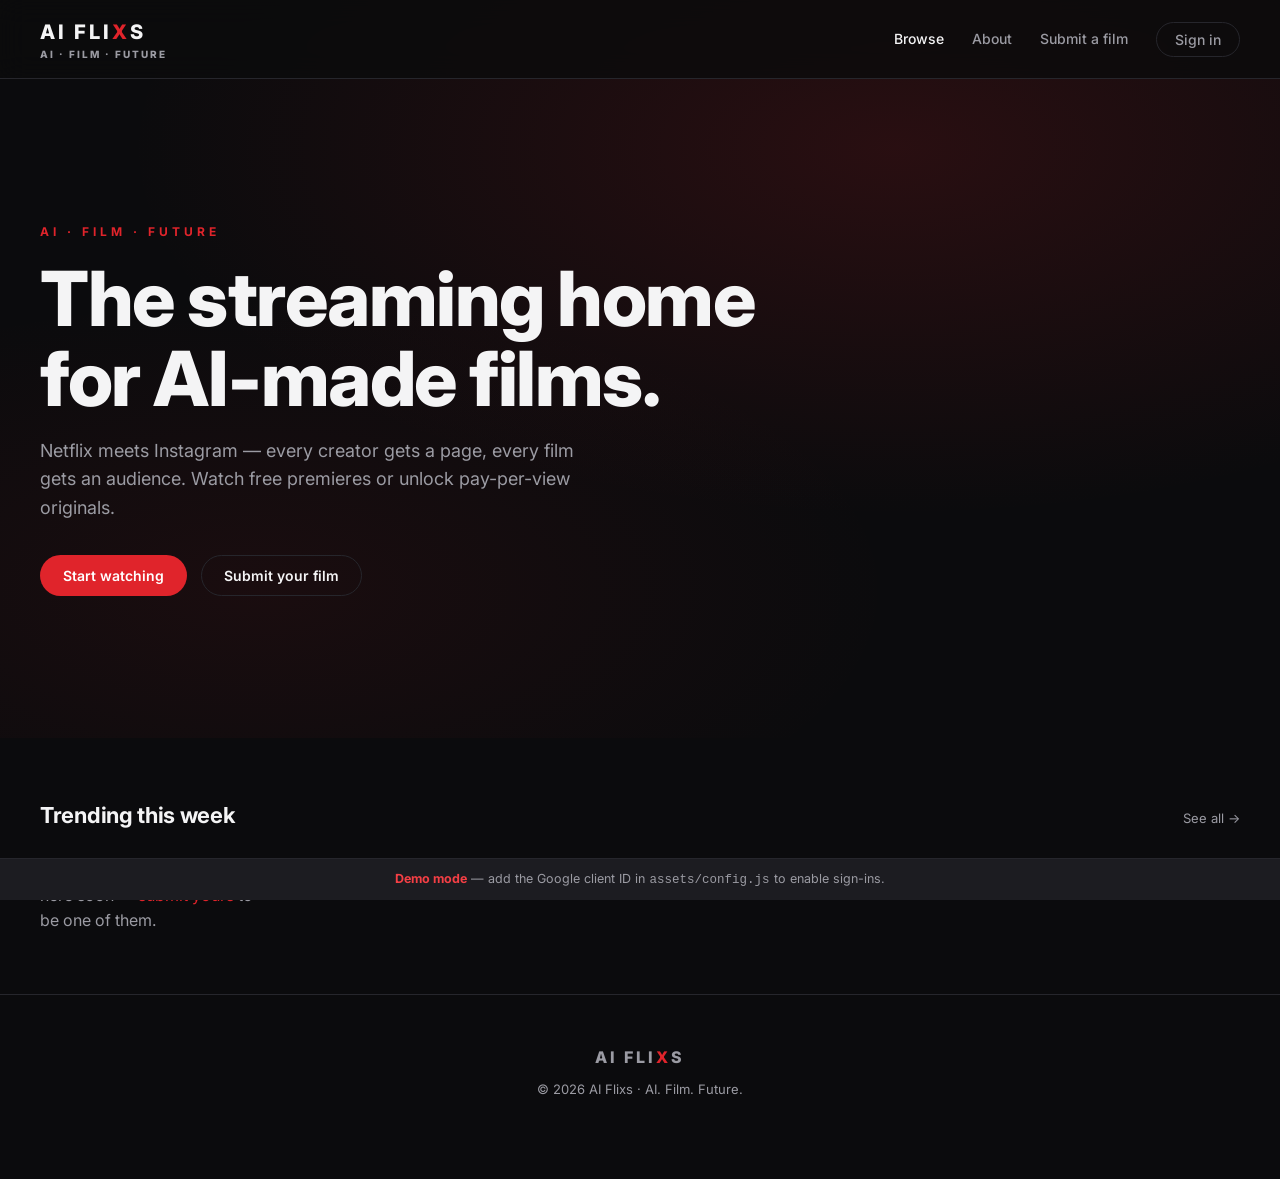
==== index.html @ 92ebc9c0 "Initial commit — AI Flixs streaming platform Netflix-meets-Instagram for AI films: Google auth, crea" ====
<!DOCTYPE html>
<html lang="en">
<head>
  <meta charset="UTF-8" />
  <meta name="viewport" content="width=device-width, initial-scale=1.0" />
  <title>AI Flixs — AI. Film. Future.</title>
  <meta name="description" content="AI Flixs is the streaming home for AI-made films. Watch, follow creators, and unlock premieres pay-per-view." />
  <link rel="preconnect" href="https://fonts.googleapis.com" />
  <link href="https://fonts.googleapis.com/css2?family=Inter:wght@400;500;600;700;800&display=swap" rel="stylesheet" />
  <link rel="stylesheet" href="assets/style.css" />
</head>
<body>
  <nav class="nav">
    <a href="index.html" class="logo">AI FLI<span class="x">X</span>S<span class="logo-tag">AI · FILM · FUTURE</span></a>
    <div class="nav-links">
      <a href="index.html" class="active">Browse</a>
      <a href="about.html" class="hide-sm">About</a>
      <a href="upload.html">Submit a film</a>
      <a href="signup.html" class="btn btn-ghost" style="padding:8px 18px">Sign in</a>
    </div>
  </nav>

  <header class="hero">
    <span class="kicker">AI · Film · Future</span>
    <h1>The streaming home for AI&#8209;made films.</h1>
    <p>Netflix meets Instagram — every creator gets a page, every film gets an audience. Watch free premieres or unlock pay-per-view originals.</p>
    <div class="hero-actions">
      <a href="signup.html" class="btn btn-primary">Start watching</a>
      <a href="upload.html" class="btn btn-ghost">Submit your film</a>
    </div>
  </header>

  <section class="section">
    <div class="section-head">
      <h2>Trending this week</h2>
      <a href="#">See all →</a>
    </div>
    <div class="film-row" id="trending-grid">
      <p style="color:var(--muted)">🎬 The first films premiere here soon — <a href="upload.html" style="color:var(--accent)">submit yours</a> to be one of them.</p>
    </div>
  </section>

  <footer>
    <div class="logo">AI FLI<span class="x">X</span>S</div>
    <p>© 2026 AI Flixs · AI. Film. Future.</p>
  </footer>

  <script src="assets/config.js?v=7"></script>
  <script src="assets/app.js?v=7"></script>
</body>
</html>
---- assets/style.css ----
/* AI Flixs — sleek minimal dark theme */
:root {
  --bg: #0b0b0d;
  --surface: #141417;
  --surface-2: #1c1c21;
  --border: #26262c;
  --text: #f4f4f5;
  --muted: #9b9ba3;
  --accent: #e0242b;
  --accent-hover: #f43f45;
  --radius: 14px;
  --font: "Inter", system-ui, -apple-system, "Segoe UI", sans-serif;
}
* { margin: 0; padding: 0; box-sizing: border-box; }
html { scroll-behavior: smooth; }
body {
  background: var(--bg);
  color: var(--text);
  font-family: var(--font);
  line-height: 1.6;
  -webkit-font-smoothing: antialiased;
}
a { color: inherit; text-decoration: none; }
img { max-width: 100%; display: block; }

/* ---------- Nav ---------- */
.nav {
  position: fixed; top: 0; left: 0; right: 0; z-index: 50;
  display: flex; align-items: center; justify-content: space-between;
  padding: 16px 40px;
  background: rgba(11, 11, 13, 0.82);
  backdrop-filter: blur(14px);
  border-bottom: 1px solid var(--border);
}
.logo { font-weight: 800; font-size: 20px; letter-spacing: 3px; }
.logo .x { color: var(--accent); }
.logo-tag { font-size: 10px; letter-spacing: 2px; color: var(--muted); display: block; margin-top: -2px; }
.nav-links { display: flex; gap: 28px; align-items: center; }
.nav-links a { color: var(--muted); font-size: 14px; font-weight: 500; transition: color .15s; }
.nav-links a:hover, .nav-links a.active { color: var(--text); }

/* ---------- Buttons ---------- */
.btn {
  display: inline-flex; align-items: center; justify-content: center; gap: 10px;
  padding: 11px 22px; border-radius: 999px;
  font: 600 14px var(--font); cursor: pointer;
  border: 1px solid transparent; transition: all .15s;
}
.btn-primary { background: var(--accent); color: #fff; }
.btn-primary:hover { background: var(--accent-hover); transform: translateY(-1px); }
.btn-ghost { background: transparent; color: var(--text); border-color: var(--border); }
.btn-ghost:hover { border-color: var(--muted); }
.btn-block { width: 100%; }
.btn:disabled { opacity: .5; cursor: not-allowed; transform: none; }

/* ---------- Hero ---------- */
.hero {
  min-height: 82vh;
  display: flex; flex-direction: column; justify-content: center;
  padding: 140px 40px 60px;
  background:
    radial-gradient(ellipse 60% 50% at 70% 20%, rgba(224, 36, 43, 0.14), transparent),
    radial-gradient(ellipse 50% 40% at 20% 80%, rgba(224, 36, 43, 0.07), transparent);
}
.hero .kicker { color: var(--accent); font-weight: 700; letter-spacing: 4px; font-size: 12px; text-transform: uppercase; }
.hero h1 { font-size: clamp(40px, 6.5vw, 76px); font-weight: 800; line-height: 1.05; letter-spacing: -1.5px; margin: 18px 0; max-width: 800px; }
.hero p { color: var(--muted); font-size: 18px; max-width: 560px; margin-bottom: 32px; }
.hero-actions { display: flex; gap: 14px; flex-wrap: wrap; }

/* ---------- Sections ---------- */
.section { padding: 60px 40px; }
.section-head { display: flex; align-items: baseline; justify-content: space-between; margin-bottom: 24px; }
.section-head h2 { font-size: 22px; font-weight: 700; letter-spacing: -0.3px; }
.section-head a { color: var(--muted); font-size: 13px; }
.section-head a:hover { color: var(--accent); }

/* ---------- Film grid ---------- */
.film-row { display: grid; grid-template-columns: repeat(auto-fill, minmax(210px, 1fr)); gap: 18px; }
.film-card {
  background: var(--surface); border: 1px solid var(--border); border-radius: var(--radius);
  overflow: hidden; transition: transform .2s, border-color .2s; cursor: pointer;
}
.film-card:hover { transform: translateY(-4px); border-color: #3a3a42; }
.poster { aspect-ratio: 2 / 3; position: relative; display: flex; align-items: flex-end; padding: 14px; }
.poster::after {
  content: ""; position: absolute; inset: 0;
  background: linear-gradient(to top, rgba(0,0,0,.7), transparent 55%);
}
.poster .badge {
  position: absolute; top: 10px; right: 10px; z-index: 2;
  background: rgba(0,0,0,.65); backdrop-filter: blur(6px);
  color: #fff; font-size: 11px; font-weight: 700; padding: 4px 10px; border-radius: 999px;
}
.badge.free { color: #7dd97d; }
.film-meta { padding: 12px 14px 16px; }
.film-meta h3 { font-size: 15px; font-weight: 600; }
.film-meta p { font-size: 12.5px; color: var(--muted); }

/* placeholder poster art */
.g1 { background: linear-gradient(135deg, #2b1055, #7597de); }
.g2 { background: linear-gradient(135deg, #200122, #6f0000); }
.g3 { background: linear-gradient(135deg, #0f2027, #2c5364); }
.g4 { background: linear-gradient(135deg, #3a1c71, #d76d77); }
.g5 { background: linear-gradient(135deg, #232526, #414345); }
.g6 { background: linear-gradient(135deg, #1a2a6c, #b21f1f); }

/* ---------- Creator strip ---------- */
.creator-strip { display: flex; gap: 16px; overflow-x: auto; padding-bottom: 8px; }
.creator-chip {
  flex: 0 0 auto; display: flex; align-items: center; gap: 12px;
  background: var(--surface); border: 1px solid var(--border);
  padding: 12px 20px 12px 12px; border-radius: 999px; transition: border-color .15s;
}
.creator-chip:hover { border-color: var(--accent); }
.avatar {
  width: 42px; height: 42px; border-radius: 50%; flex: 0 0 auto;
  display: flex; align-items: center; justify-content: center;
  font-weight: 700; font-size: 15px; color: #fff;
}
.avatar-lg { width: 96px; height: 96px; font-size: 32px; border: 3px solid var(--bg); }
.creator-chip .name { font-size: 14px; font-weight: 600; white-space: nowrap; }
.creator-chip .films { font-size: 12px; color: var(--muted); white-space: nowrap; }

/* ---------- Auth / forms ---------- */
.auth-wrap { min-height: 100vh; display: flex; align-items: center; justify-content: center; padding: 120px 20px 60px; }
.card {
  width: 100%; max-width: 440px;
  background: var(--surface); border: 1px solid var(--border);
  border-radius: 20px; padding: 40px;
}
.card h1 { font-size: 26px; font-weight: 700; letter-spacing: -0.4px; margin-bottom: 6px; }
.card .sub { color: var(--muted); font-size: 14px; margin-bottom: 28px; }
.field { margin-bottom: 16px; }
.field label { display: block; font-size: 13px; font-weight: 600; margin-bottom: 6px; color: var(--muted); }
.field input, .field textarea, .field select {
  width: 100%; background: var(--surface-2); border: 1px solid var(--border);
  border-radius: 10px; padding: 12px 14px; color: var(--text);
  font: 400 14px var(--font); outline: none; transition: border-color .15s;
}
.field input:focus, .field textarea:focus { border-color: var(--accent); }
.divider { display: flex; align-items: center; gap: 12px; color: var(--muted); font-size: 12px; margin: 22px 0; }
.divider::before, .divider::after { content: ""; flex: 1; height: 1px; background: var(--border); }
.btn-google { background: #fff; color: #1a1a1a; }
.btn-google:hover { background: #ececec; }
.fine { font-size: 12.5px; color: var(--muted); text-align: center; margin-top: 20px; }
.fine a { color: var(--accent); }

/* ---------- Upload page ---------- */
.upload-wrap { max-width: 720px; margin: 0 auto; padding: 130px 20px 80px; }
.upload-wrap h1 { font-size: 32px; font-weight: 800; letter-spacing: -0.6px; }
.upload-wrap .sub { color: var(--muted); margin: 8px 0 30px; }
.rules { display: grid; grid-template-columns: repeat(auto-fit, minmax(150px, 1fr)); gap: 12px; margin-bottom: 30px; }
.rule {
  background: var(--surface); border: 1px solid var(--border); border-radius: 12px;
  padding: 14px 16px; font-size: 13px; color: var(--muted);
}
.rule strong { display: block; color: var(--text); font-size: 16px; margin-bottom: 2px; }
.dropzone {
  border: 2px dashed var(--border); border-radius: var(--radius);
  padding: 48px 24px; text-align: center; cursor: pointer;
  transition: border-color .15s, background .15s; margin-bottom: 20px;
}
.dropzone:hover, .dropzone.drag { border-color: var(--accent); background: rgba(224, 36, 43, 0.04); }
.dropzone .icon { font-size: 34px; margin-bottom: 10px; }
.dropzone p { color: var(--muted); font-size: 14px; }
.dropzone .browse { color: var(--accent); font-weight: 600; }
.file-status { font-size: 13.5px; margin: -8px 0 20px; min-height: 20px; }
.file-status.ok { color: #7dd97d; }
.file-status.err { color: var(--accent-hover); }
.progress { height: 8px; background: var(--surface-2); border-radius: 999px; overflow: hidden; margin: 14px 0 6px; display: none; }
.progress .bar { height: 100%; width: 0%; background: var(--accent); border-radius: 999px; transition: width .2s; }

/* ---------- Creator profile ---------- */
.profile-banner { height: 300px; background: linear-gradient(120deg, #12060f, #4a0d13 55%, #1a1a2e); margin-top: 65px; }
.profile-head { padding: 0 40px; display: flex; align-items: flex-end; gap: 22px; margin-top: -48px; position: relative; }
.profile-info h1 { font-size: 28px; font-weight: 800; letter-spacing: -0.5px; }
.profile-info .handle { color: var(--muted); font-size: 14px; }
.profile-stats { display: flex; gap: 28px; padding: 22px 40px; border-bottom: 1px solid var(--border); }
.stat strong { display: block; font-size: 18px; }
.stat span { font-size: 12.5px; color: var(--muted); }
.profile-actions { margin-left: auto; display: flex; gap: 10px; }

/* ---------- Modal ---------- */
.modal-backdrop {
  position: fixed; inset: 0; background: rgba(0,0,0,.7); backdrop-filter: blur(4px);
  display: none; align-items: center; justify-content: center; z-index: 100; padding: 20px;
}
.modal-backdrop.open { display: flex; }
.modal {
  background: var(--surface); border: 1px solid var(--border); border-radius: 20px;
  max-width: 420px; width: 100%; padding: 34px; text-align: center;
}
.modal .price { font-size: 40px; font-weight: 800; margin: 10px 0 2px; }
.modal .price small { font-size: 15px; color: var(--muted); font-weight: 500; }
.modal h2 { font-size: 20px; }
.modal p { color: var(--muted); font-size: 14px; margin: 12px 0 24px; }

/* ---------- Banner / footer ---------- */
.demo-banner {
  position: fixed; bottom: 0; left: 0; right: 0; z-index: 60;
  background: var(--surface-2); border-top: 1px solid var(--border);
  padding: 10px 20px; text-align: center; font-size: 12.5px; color: var(--muted);
}
.demo-banner strong { color: var(--accent-hover); }
footer { padding: 50px 40px 80px; border-top: 1px solid var(--border); color: var(--muted); font-size: 13px; text-align: center; }
footer .logo { font-size: 16px; margin-bottom: 8px; }

@media (max-width: 640px) {
  .nav { padding: 14px 20px; }
  .nav-links { gap: 16px; }
  .nav-links .hide-sm { display: none; }
  .hero, .section { padding-left: 20px; padding-right: 20px; }
  .profile-head, .profile-stats { padding-left: 20px; padding-right: 20px; }
  .profile-stats { flex-wrap: wrap; }
  .profile-actions { margin-left: 0; width: 100%; }
}
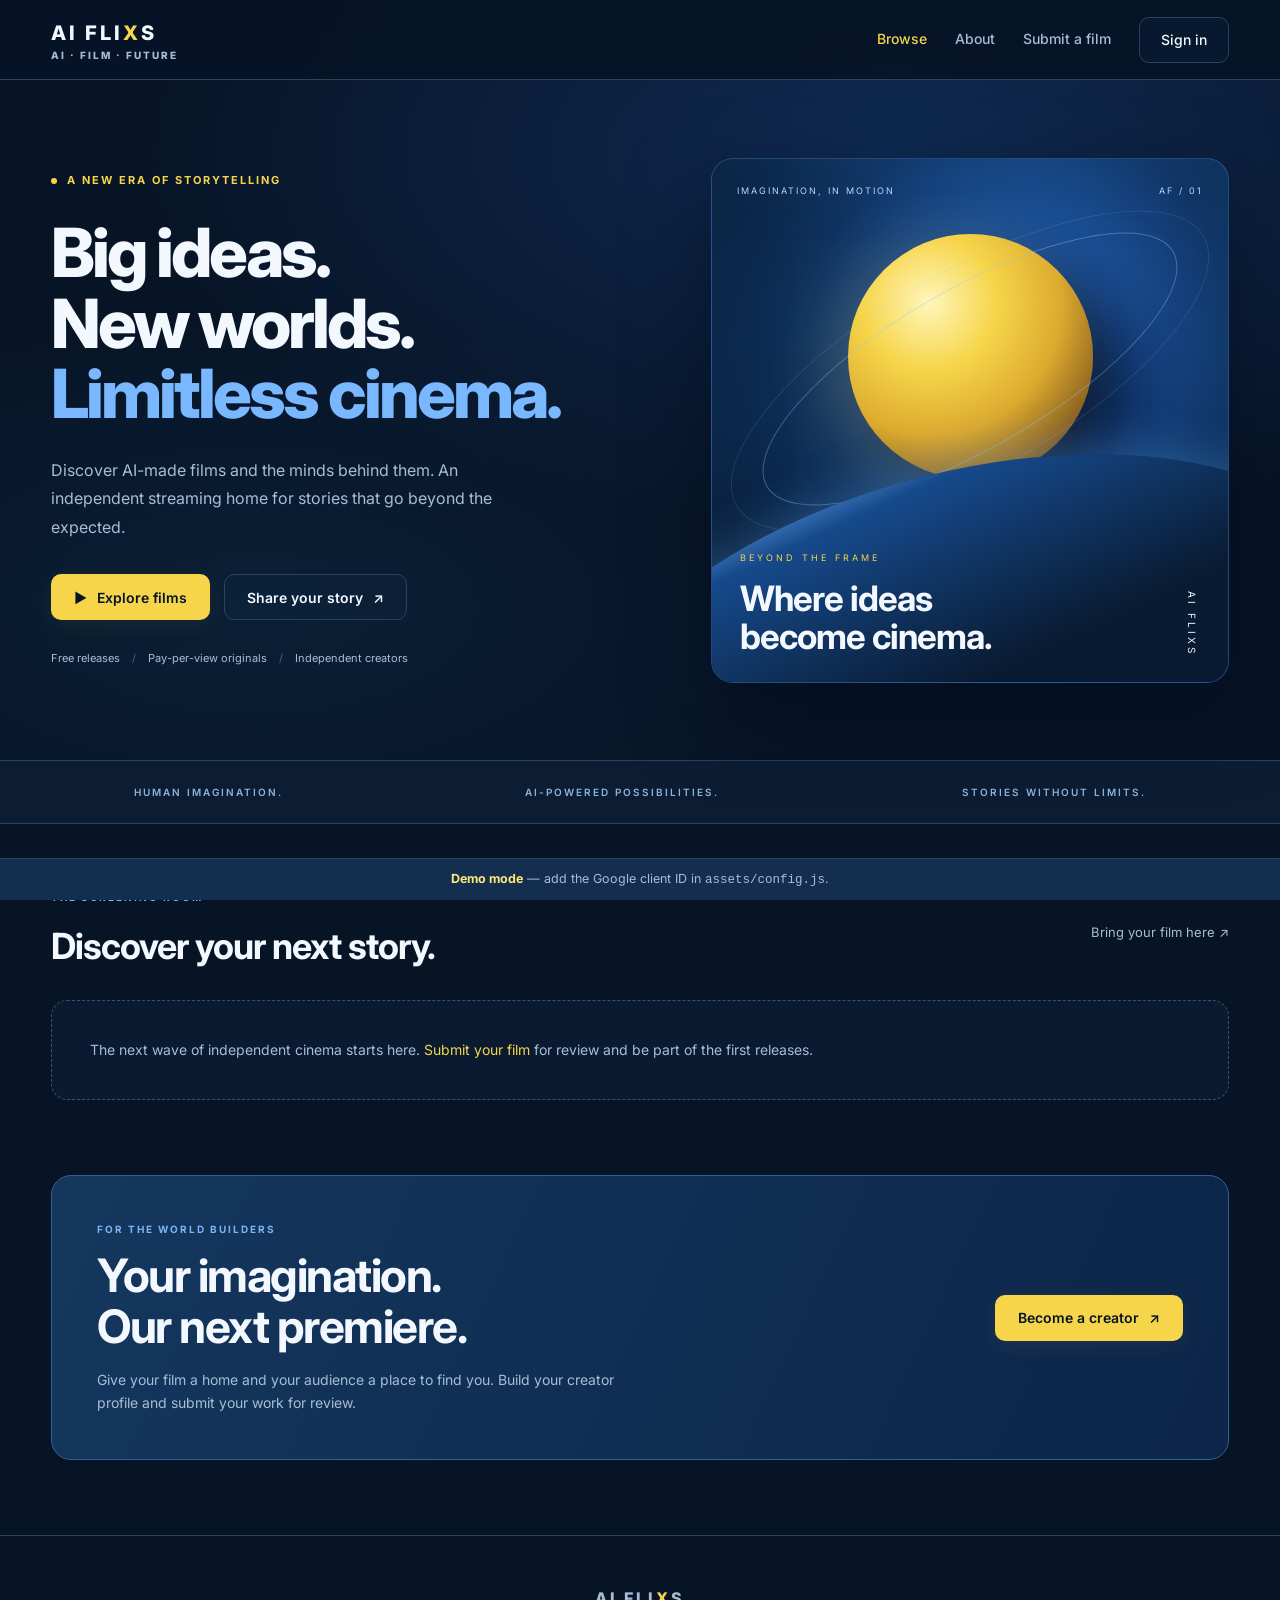
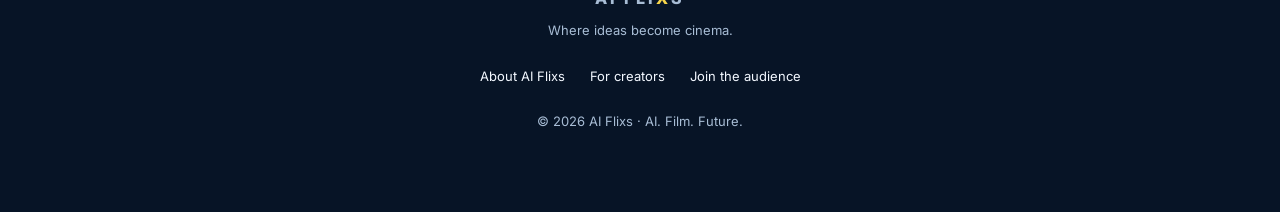
==== commit 24240c10: "Sync local repo with live site Captures all July work (creator studio, member page, admin dashboard," ====
--- a/index.html
+++ b/index.html
@@ -3,49 +3,57 @@
 <head>
   <meta charset="UTF-8" />
   <meta name="viewport" content="width=device-width, initial-scale=1.0" />
-  <title>AI Flixs — AI. Film. Future.</title>
-  <meta name="description" content="AI Flixs is the streaming home for AI-made films. Watch, follow creators, and unlock premieres pay-per-view." />
+  <meta name="theme-color" content="#071426" />
+  <title>AI Flixs — Where ideas become cinema.</title>
+  <meta name="description" content="Discover AI-made films and the creators behind them. Watch free releases or unlock pay-per-view originals on AI Flixs." />
   <link rel="preconnect" href="https://fonts.googleapis.com" />
   <link href="https://fonts.googleapis.com/css2?family=Inter:wght@400;500;600;700;800&display=swap" rel="stylesheet" />
-  <link rel="stylesheet" href="assets/style.css" />
+  <link rel="stylesheet" href="assets/style.css?v=20260921" />
 </head>
-<body>
-  <nav class="nav">
-    <a href="index.html" class="logo">AI FLI<span class="x">X</span>S<span class="logo-tag">AI · FILM · FUTURE</span></a>
+<body class="home-blue">
+  <a class="skip-link" href="#films">Skip to films</a>
+  <nav class="nav" aria-label="Main navigation">
+    <a href="index.html" class="logo" aria-label="AI Flixs home">AI FLI<span class="x">X</span>S<span class="logo-tag">AI · FILM · FUTURE</span></a>
     <div class="nav-links">
-      <a href="index.html" class="active">Browse</a>
+      <a href="index.html" class="active" aria-current="page">Browse</a>
       <a href="about.html" class="hide-sm">About</a>
       <a href="upload.html">Submit a film</a>
-      <a href="signup.html" class="btn btn-ghost" style="padding:8px 18px">Sign in</a>
+      <a href="signup.html" class="btn btn-ghost">Sign in</a>
     </div>
   </nav>
-
-  <header class="hero">
-    <span class="kicker">AI · Film · Future</span>
-    <h1>The streaming home for AI&#8209;made films.</h1>
-    <p>Netflix meets Instagram — every creator gets a page, every film gets an audience. Watch free premieres or unlock pay-per-view originals.</p>
-    <div class="hero-actions">
-      <a href="signup.html" class="btn btn-primary">Start watching</a>
-      <a href="upload.html" class="btn btn-ghost">Submit your film</a>
-    </div>
-  </header>
-
-  <section class="section">
-    <div class="section-head">
-      <h2>Trending this week</h2>
-      <a href="#">See all →</a>
-    </div>
-    <div class="film-row" id="trending-grid">
-      <p style="color:var(--muted)">🎬 The first films premiere here soon — <a href="upload.html" style="color:var(--accent)">submit yours</a> to be one of them.</p>
-    </div>
-  </section>
-
-  <footer>
-    <div class="logo">AI FLI<span class="x">X</span>S</div>
-    <p>© 2026 AI Flixs · AI. Film. Future.</p>
-  </footer>
-
-  <script src="assets/config.js?v=7"></script>
-  <script src="assets/app.js?v=7"></script>
+  <main>
+    <header class="hero cinema-hero">
+      <div class="hero-copy">
+        <span class="kicker"><span class="status-dot" aria-hidden="true"></span> A new era of storytelling</span>
+        <h1>Big ideas.<br>New worlds.<br><span>Limitless cinema.</span></h1>
+        <p>Discover AI-made films and the minds behind them. An independent streaming home for stories that go beyond the expected.</p>
+        <div class="hero-actions">
+          <a href="#films" class="btn btn-primary"><span aria-hidden="true">▶</span> Explore films</a>
+          <a href="upload.html" class="btn btn-ghost">Share your story <span aria-hidden="true">↗</span></a>
+        </div>
+        <div class="hero-note">Free releases <span aria-hidden="true">/</span> Pay-per-view originals <span aria-hidden="true">/</span> Independent creators</div>
+      </div>
+      <div class="cinema-art" aria-hidden="true">
+        <div class="art-topline"><span>IMAGINATION, IN MOTION</span><span>AF / 01</span></div>
+        <div class="orbit orbit-one"></div><div class="orbit orbit-two"></div><div class="orb"></div>
+        <div class="art-horizon"></div>
+        <div class="art-caption"><span>BEYOND THE FRAME</span><strong>Where ideas<br>become cinema.</strong><span class="art-mark">AI FLIXS</span></div>
+      </div>
+    </header>
+    <div class="discovery-bar"><span>HUMAN IMAGINATION.</span><span>AI-POWERED POSSIBILITIES.</span><span>STORIES WITHOUT LIMITS.</span></div>
+    <section class="section catalogue" id="films" aria-labelledby="films-heading">
+      <div class="section-head"><div><span class="eyebrow">THE SCREENING ROOM</span><h2 id="films-heading">Discover your next story.</h2></div><a href="upload.html">Bring your film here <span aria-hidden="true">↗</span></a></div>
+      <div class="film-row" id="trending-grid">
+        <p class="catalogue-empty">The next wave of independent cinema starts here. <a href="upload.html">Submit your film</a> for review and be part of the first releases.</p>
+      </div>
+    </section>
+    <section class="creator-callout" aria-labelledby="creator-heading">
+      <div><span class="eyebrow">FOR THE WORLD BUILDERS</span><h2 id="creator-heading">Your imagination.<br>Our next premiere.</h2><p>Give your film a home and your audience a place to find you. Build your creator profile and submit your work for review.</p></div>
+      <a class="btn btn-primary" href="upload.html">Become a creator <span aria-hidden="true">↗</span></a>
+    </section>
+  </main>
+  <footer><div class="logo">AI FLI<span class="x">X</span>S</div><p>Where ideas become cinema.</p><div class="footer-links"><a href="about.html">About AI Flixs</a><a href="upload.html">For creators</a><a href="signup.html">Join the audience</a></div><p>© 2026 AI Flixs · AI. Film. Future.</p></footer>
+  <script src="assets/config.js?v=9"></script>
+  <script src="assets/app.js?v=9"></script>
 </body>
 </html>
--- a/assets/style.css
+++ b/assets/style.css
@@ -1,13 +1,13 @@
 /* AI Flixs — sleek minimal dark theme */
 :root {
-  --bg: #0b0b0d;
-  --surface: #141417;
-  --surface-2: #1c1c21;
-  --border: #26262c;
-  --text: #f4f4f5;
-  --muted: #9b9ba3;
-  --accent: #e0242b;
-  --accent-hover: #f43f45;
+  --bg: #071426;
+  --surface: #0d213c;
+  --surface-2: #142e50;
+  --border: #254364;
+  --text: #f3f8ff;
+  --muted: #a8bdd5;
+  --accent: #f6d54a;
+  --accent-hover: #ffe77a;
   --radius: 14px;
   --font: "Inter", system-ui, -apple-system, "Segoe UI", sans-serif;
 }
@@ -28,7 +28,7 @@
   position: fixed; top: 0; left: 0; right: 0; z-index: 50;
   display: flex; align-items: center; justify-content: space-between;
   padding: 16px 40px;
-  background: rgba(11, 11, 13, 0.82);
+  background: rgba(7, 20, 38, 0.92);
   backdrop-filter: blur(14px);
   border-bottom: 1px solid var(--border);
 }
@@ -46,7 +46,7 @@
   font: 600 14px var(--font); cursor: pointer;
   border: 1px solid transparent; transition: all .15s;
 }
-.btn-primary { background: var(--accent); color: #fff; }
+.btn-primary { background: var(--accent); color: #071426; }
 .btn-primary:hover { background: var(--accent-hover); transform: translateY(-1px); }
 .btn-ghost { background: transparent; color: var(--text); border-color: var(--border); }
 .btn-ghost:hover { border-color: var(--muted); }
@@ -59,8 +59,8 @@
   display: flex; flex-direction: column; justify-content: center;
   padding: 140px 40px 60px;
   background:
-    radial-gradient(ellipse 60% 50% at 70% 20%, rgba(224, 36, 43, 0.14), transparent),
-    radial-gradient(ellipse 50% 40% at 20% 80%, rgba(224, 36, 43, 0.07), transparent);
+    radial-gradient(ellipse 60% 50% at 70% 20%, rgba(43, 122, 237, 0.22), transparent),
+    radial-gradient(ellipse 50% 40% at 20% 80%, rgba(51, 157, 235, 0.08), transparent);
 }
 .hero .kicker { color: var(--accent); font-weight: 700; letter-spacing: 4px; font-size: 12px; text-transform: uppercase; }
 .hero h1 { font-size: clamp(40px, 6.5vw, 76px); font-weight: 800; line-height: 1.05; letter-spacing: -1.5px; margin: 18px 0; max-width: 800px; }
@@ -80,7 +80,7 @@
   background: var(--surface); border: 1px solid var(--border); border-radius: var(--radius);
   overflow: hidden; transition: transform .2s, border-color .2s; cursor: pointer;
 }
-.film-card:hover { transform: translateY(-4px); border-color: #3a3a42; }
+.film-card:hover { transform: translateY(-4px); border-color: #529dea; box-shadow: 0 16px 40px #020b1a55; }
 .poster { aspect-ratio: 2 / 3; position: relative; display: flex; align-items: flex-end; padding: 14px; }
 .poster::after {
   content: ""; position: absolute; inset: 0;
@@ -160,7 +160,7 @@
   padding: 48px 24px; text-align: center; cursor: pointer;
   transition: border-color .15s, background .15s; margin-bottom: 20px;
 }
-.dropzone:hover, .dropzone.drag { border-color: var(--accent); background: rgba(224, 36, 43, 0.04); }
+.dropzone:hover, .dropzone.drag { border-color: var(--accent); background: rgba(48, 128, 236, 0.09); }
 .dropzone .icon { font-size: 34px; margin-bottom: 10px; }
 .dropzone p { color: var(--muted); font-size: 14px; }
 .dropzone .browse { color: var(--accent); font-weight: 600; }
@@ -171,7 +171,7 @@
 .progress .bar { height: 100%; width: 0%; background: var(--accent); border-radius: 999px; transition: width .2s; }
 
 /* ---------- Creator profile ---------- */
-.profile-banner { height: 300px; background: linear-gradient(120deg, #12060f, #4a0d13 55%, #1a1a2e); margin-top: 65px; }
+.profile-banner { height: 300px; background: linear-gradient(120deg, #0a1e3b, #1f60b0 55%, #071426); margin-top: 65px; }
 .profile-head { padding: 0 40px; display: flex; align-items: flex-end; gap: 22px; margin-top: -48px; position: relative; }
 .profile-info h1 { font-size: 28px; font-weight: 800; letter-spacing: -0.5px; }
 .profile-info .handle { color: var(--muted); font-size: 14px; }
@@ -214,3 +214,81 @@
   .profile-stats { flex-wrap: wrap; }
   .profile-actions { margin-left: 0; width: 100%; }
 }
+
+/* Blue / yellow visual system — September 2026 */
+:root { color-scheme: dark; }
+a:focus-visible, button:focus-visible, input:focus-visible, select:focus-visible, textarea:focus-visible { outline: 3px solid #f6d54a; outline-offset: 5px; }
+.nav { padding-inline: clamp(20px, 4vw, 72px); min-height: 80px; }
+.nav-links a.active { color: var(--accent); }
+.nav-links .btn { padding: 9px 21px; color: var(--text); }
+.btn { min-height: 46px; border-radius: 10px; }
+.btn-ghost { background: #122a4544; }
+.btn-primary { box-shadow: 0 5px 24px #f6d54a12; }
+.card, .modal, .rule { box-shadow: 0 12px 40px #020b1a33; }
+.g1 { background: linear-gradient(140deg, #071426, #337cce); }
+.g2 { background: linear-gradient(145deg, #123e6c, #569edc); }
+.g3 { background: linear-gradient(145deg, #173b6d, #122037); }
+.g4 { background: linear-gradient(135deg, #215192, #9abce5); }
+.g5 { background: linear-gradient(135deg, #11243f, #526c90); }
+.g6 { background: linear-gradient(150deg, #133968, #317ce0, #eed058); }
+.skip-link { position: fixed; top: -80px; left: 20px; z-index: 200; padding: 12px 20px; background: var(--accent); color: var(--bg); }
+.skip-link:focus { top: 10px; }
+.cinema-hero { min-height: 760px; padding: 155px clamp(20px, 4vw, 72px) 75px; display: grid; grid-template-columns: 1.15fr 1fr; align-items: center; gap: 5vw; max-width: 1600px; margin: auto; }
+.hero-copy { min-width: 0; }
+.cinema-hero .kicker { letter-spacing: 2px; font-size: 11px; display: flex; align-items: center; gap: 10px; }
+.status-dot { width: 6px; height: 6px; background: var(--accent); border-radius: 50%; }
+.cinema-hero h1 { font-size: clamp(44px, 5.3vw, 82px); line-height: 1.04; letter-spacing: -3px; margin: 27px 0; }
+.cinema-hero h1 span { color: #79b8ff; }
+.cinema-hero p { max-width: 475px; font-size: 16px; line-height: 1.8; }
+.hero-note { margin-top: 30px; color: var(--muted); font-size: 11px; display: flex; gap: 12px; flex-wrap: wrap; }
+.hero-note span { color: #406183; }
+.cinema-art { position: relative; isolation: isolate; height: 525px; overflow: hidden; border: 1px solid #477ac477; border-radius: 22px; background: radial-gradient(ellipse at 60% 35%, #2c77de, #103462 48%, #091c35 78%); box-shadow: 0 30px 80px #020b1a88, inset 0 0 80px #1b5b9e44; }
+.art-topline { position: absolute; top: 25px; left: 25px; right: 25px; display: flex; justify-content: space-between; font-size: 9px; letter-spacing: 2px; color: #b9d8ff; z-index: 3; }
+.orb { position: absolute; width: 245px; height: 245px; border-radius: 50%; top: 75px; left: calc(50% - 122px); background: radial-gradient(circle at 33% 28%, #fff6bb, #f6d54a 28%, #dcaa2e 55%, #845a1e 80%); box-shadow: -20px 10px 65px #f8d85330, 40px 35px 80px #03112e; }
+.orbit { position: absolute; border: 1px solid #8cc3ff66; width: 470px; height: 160px; border-radius: 50%; left: calc(50% - 235px); top: 130px; transform: rotate(-30deg); z-index: 2; }
+.orbit-two { width: 540px; height: 200px; left: calc(50% - 270px); top: 112px; border-color: #8cc3ff26; }
+.art-horizon { position: absolute; inset: 60% -30% -45%; border-radius: 50% 50% 0 0; transform: rotate(-15deg); background: linear-gradient(170deg, #81bdff, #164a8c 14%, #091b32 48%); box-shadow: 0 -10px 45px #5a9de54a; z-index: 2; }
+.art-caption { position: absolute; inset: auto 28px 26px; z-index: 4; }
+.art-caption > span:first-child { font-size: 9px; letter-spacing: 3px; color: var(--accent); }
+.art-caption strong { display: block; margin-top: 10px; font-size: 35px; line-height: 1.1; letter-spacing: -1px; }
+.art-mark { position: absolute; right: 0; bottom: 0; writing-mode: vertical-rl; font-size: 10px; letter-spacing: 3px; }
+.discovery-bar { display: flex; justify-content: space-around; gap: 22px; flex-wrap: wrap; padding: 23px 24px; border-block: 1px solid var(--border); font-size: 10px; font-weight: 600; letter-spacing: 2px; color: #8db3dc; background: #0c1d33; }
+.catalogue { max-width: 1600px; margin: auto; padding: 65px clamp(20px, 4vw, 72px); scroll-margin-top: 110px; }
+.eyebrow { display: block; color: #78b5f6; font-size: 10px; font-weight: 700; letter-spacing: 2px; margin-bottom: 13px; }
+.catalogue .section-head { gap: 20px; align-items: center; }
+.catalogue h2 { font-size: clamp(25px, 3vw, 36px); letter-spacing: -1px; }
+.catalogue .film-row > p { grid-column: 1 / -1; border: 1px dashed #355375; background: #0d213c88; padding: 38px; border-radius: 16px; color: var(--muted); font-size: 14px; }
+.catalogue .film-row > p a { color: var(--accent); }
+.creator-callout { margin: 10px clamp(20px, 4vw, 72px) 75px; padding: 45px; border: 1px solid #356094; border-radius: 20px; background: linear-gradient(115deg, #15375e, #0c2549); display: flex; align-items: center; justify-content: space-between; gap: 30px; }
+.creator-callout h2 { font-size: clamp(30px, 3.6vw, 48px); letter-spacing: -1.5px; line-height: 1.1; }
+.creator-callout p { max-width: 560px; margin-top: 18px; color: var(--muted); font-size: 14px; }
+.creator-callout .btn { flex-shrink: 0; }
+.footer-links { display: flex; gap: 25px; justify-content: center; flex-wrap: wrap; margin: 25px 0; color: var(--text); }
+@media (max-width: 900px) {
+  .cinema-hero { grid-template-columns: 1fr; padding-top: 140px; gap: 45px; }
+  .cinema-hero h1 { font-size: clamp(44px, 8vw, 70px); }
+  .cinema-art { height: 420px; max-width: 620px; width: 100%; }
+  .creator-callout { align-items: flex-start; flex-direction: column; }
+}
+@media (max-width: 640px) {
+  .nav { padding: 12px 16px; min-height: 78px; }
+  .logo { font-size: 17px; letter-spacing: 1px; }
+  .logo-tag { font-size: 8px; letter-spacing: 1px; }
+  .nav-links { gap: 12px; }
+  .nav-links a { font-size: 12px; }
+  .nav-links .btn { padding: 8px 11px; min-height: 40px; }
+  .cinema-hero { padding-top: 120px; padding-bottom: 40px; }
+  .cinema-hero h1 { letter-spacing: -2px; }
+  .hero-note { gap: 8px; font-size: 10px; }
+  .cinema-art { height: 390px; }
+  .orb { width: 200px; height: 200px; left: calc(50% - 100px); top: 65px; }
+  .art-caption strong { font-size: 30px; }
+  .discovery-bar { font-size: 8px; letter-spacing: 1px; gap: 12px; }
+  .catalogue .section-head { align-items: flex-start; flex-direction: column; }
+  .creator-callout { padding: 28px; }
+  .catalogue .film-row > p { padding: 25px; }
+}
+@media (prefers-reduced-motion: reduce) {
+  html { scroll-behavior: auto; }
+  *, *::before, *::after { transition: none !important; animation: none !important; }
+}
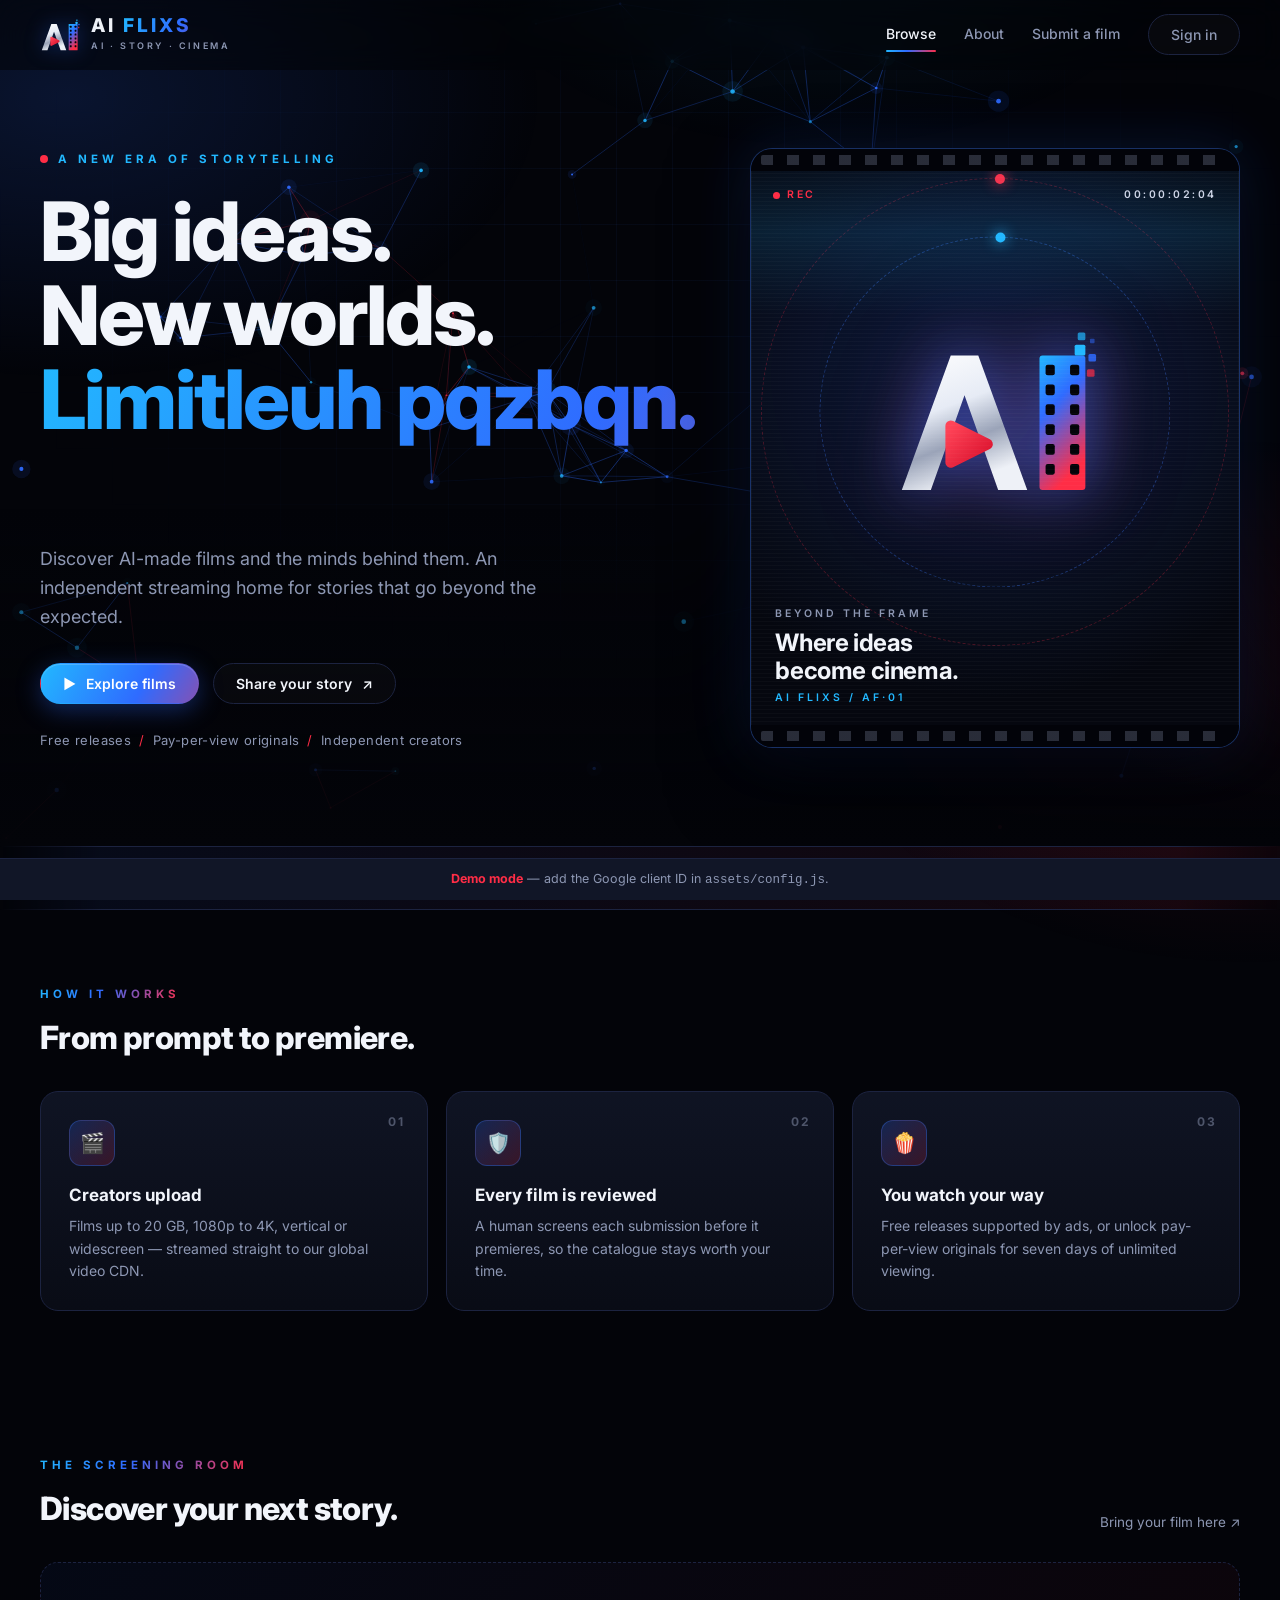
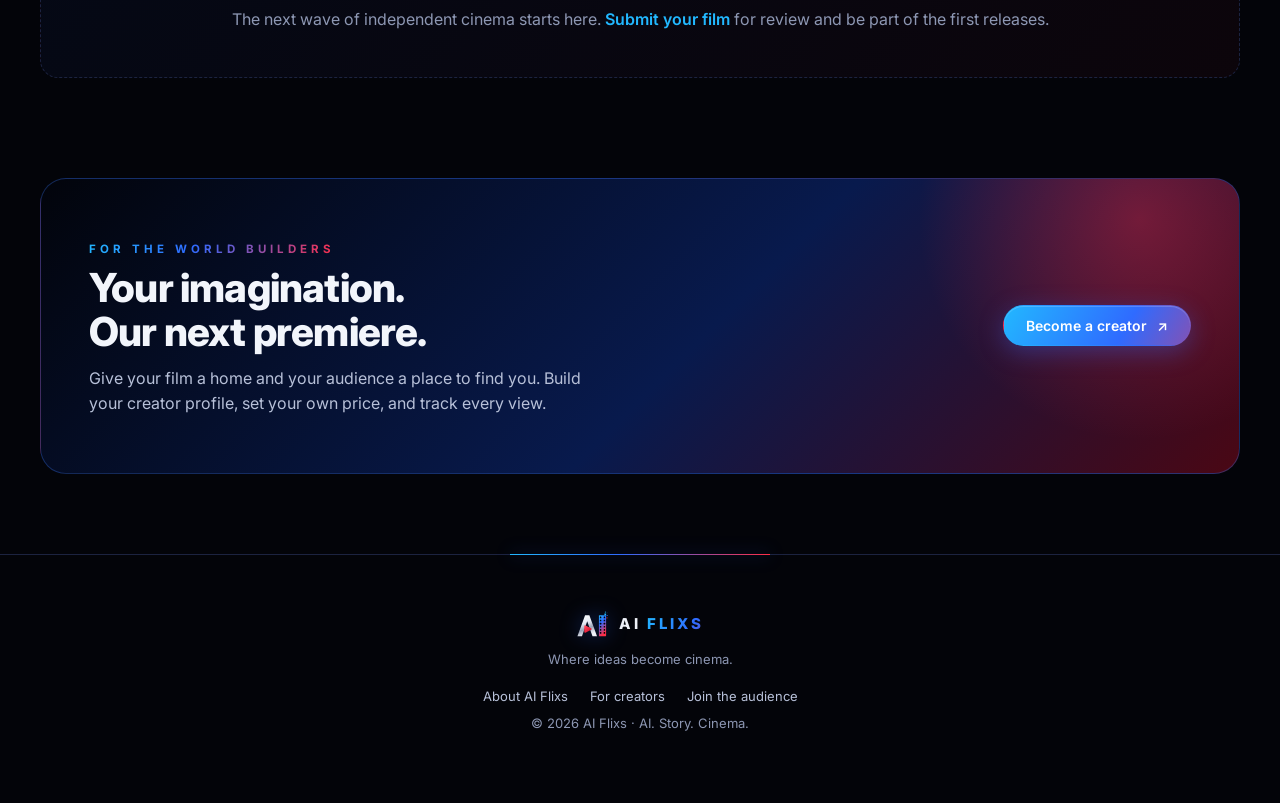
==== commit 66525ed1: "Redesign UI: black, electric blue and red with AI motion graphics - New theme tokens (cyan -> blue -" ====
--- a/index.html
+++ b/index.html
@@ -3,17 +3,18 @@
 <head>
   <meta charset="UTF-8" />
   <meta name="viewport" content="width=device-width, initial-scale=1.0" />
-  <meta name="theme-color" content="#071426" />
-  <title>AI Flixs — Where ideas become cinema.</title>
+  <meta name="theme-color" content="#030409" />
+  <title>AI Flixs — AI. Story. Cinema.</title>
   <meta name="description" content="Discover AI-made films and the creators behind them. Watch free releases or unlock pay-per-view originals on AI Flixs." />
+  <link rel="icon" href="assets/favicon.svg" type="image/svg+xml" />
   <link rel="preconnect" href="https://fonts.googleapis.com" />
   <link href="https://fonts.googleapis.com/css2?family=Inter:wght@400;500;600;700;800&display=swap" rel="stylesheet" />
-  <link rel="stylesheet" href="assets/style.css?v=20260921" />
+  <link rel="stylesheet" href="assets/style.css?v=13" />
 </head>
-<body class="home-blue">
+<body>
   <a class="skip-link" href="#films">Skip to films</a>
   <nav class="nav" aria-label="Main navigation">
-    <a href="index.html" class="logo" aria-label="AI Flixs home">AI FLI<span class="x">X</span>S<span class="logo-tag">AI · FILM · FUTURE</span></a>
+    <a href="index.html" class="logo" aria-label="AI Flixs home"><img class="logo-mark" src="assets/logo.svg" alt="" width="40" height="32" /><span class="logo-text"><span class="logo-type"><span class="ai">AI</span> <span class="fx">FLIXS</span></span><span class="logo-tag">AI · STORY · CINEMA</span></span></a>
     <div class="nav-links">
       <a href="index.html" class="active" aria-current="page">Browse</a>
       <a href="about.html" class="hide-sm">About</a>
@@ -21,39 +22,81 @@
       <a href="signup.html" class="btn btn-ghost">Sign in</a>
     </div>
   </nav>
+
   <main>
-    <header class="hero cinema-hero">
+    <header class="cinema-hero">
+      <canvas id="neural-canvas" aria-hidden="true"></canvas>
+
       <div class="hero-copy">
         <span class="kicker"><span class="status-dot" aria-hidden="true"></span> A new era of storytelling</span>
-        <h1>Big ideas.<br>New worlds.<br><span>Limitless cinema.</span></h1>
-        <p>Discover AI-made films and the minds behind them. An independent streaming home for stories that go beyond the expected.</p>
+        <h1 style="font-size:clamp(42px,6.6vw,82px);font-weight:800;line-height:1.02;letter-spacing:-2px;margin:20px 0">
+          Big ideas.<br>New worlds.<br><span class="grad-text" data-scramble>Limitless cinema.</span>
+        </h1>
+        <p style="color:var(--muted);font-size:18px;max-width:540px;margin-bottom:32px">Discover AI-made films and the minds behind them. An independent streaming home for stories that go beyond the expected.</p>
         <div class="hero-actions">
           <a href="#films" class="btn btn-primary"><span aria-hidden="true">▶</span> Explore films</a>
           <a href="upload.html" class="btn btn-ghost">Share your story <span aria-hidden="true">↗</span></a>
         </div>
-        <div class="hero-note">Free releases <span aria-hidden="true">/</span> Pay-per-view originals <span aria-hidden="true">/</span> Independent creators</div>
+        <div class="hero-note">Free releases<span aria-hidden="true">/</span>Pay-per-view originals<span aria-hidden="true">/</span>Independent creators</div>
       </div>
-      <div class="cinema-art" aria-hidden="true">
-        <div class="art-topline"><span>IMAGINATION, IN MOTION</span><span>AF / 01</span></div>
-        <div class="orbit orbit-one"></div><div class="orbit orbit-two"></div><div class="orb"></div>
-        <div class="art-horizon"></div>
-        <div class="art-caption"><span>BEYOND THE FRAME</span><strong>Where ideas<br>become cinema.</strong><span class="art-mark">AI FLIXS</span></div>
+
+      <div class="cinema-art" aria-hidden="true" data-parallax="-0.06">
+        <div class="sprockets top"></div>
+        <div class="art-topline"><span class="rec">REC</span><span class="timecode" data-timecode>00:00:00:00</span></div>
+        <div class="orbit orbit-one"></div>
+        <div class="orbit orbit-two"></div>
+        <img class="art-core" src="assets/logo.svg" alt="" />
+        <div class="art-caption">
+          <span>BEYOND THE FRAME</span>
+          <strong>Where ideas<br>become cinema.</strong>
+          <span class="art-mark">AI FLIXS / AF·01</span>
+        </div>
+        <div class="sprockets bottom"></div>
       </div>
     </header>
-    <div class="discovery-bar"><span>HUMAN IMAGINATION.</span><span>AI-POWERED POSSIBILITIES.</span><span>STORIES WITHOUT LIMITS.</span></div>
+
+    <div class="marquee">
+      <div class="marquee-track">
+        <span>HUMAN IMAGINATION</span><span class="sep">◆</span>
+        <span>AI-POWERED POSSIBILITIES</span><span class="sep">◆</span>
+        <span>STORIES WITHOUT LIMITS</span><span class="sep">◆</span>
+        <span>1080P TO 4K</span><span class="sep">◆</span>
+        <span>VERTICAL &amp; WIDESCREEN</span><span class="sep">◆</span>
+        <span>INDEPENDENT CREATORS</span><span class="sep">◆</span>
+      </div>
+    </div>
+
+    <section class="section" aria-labelledby="how-heading">
+      <div class="section-head"><div><span class="eyebrow">HOW IT WORKS</span><h2 id="how-heading">From prompt to premiere.</h2></div></div>
+      <div class="features">
+        <div class="feature"><span class="num">01</span><div class="ico">🎬</div><h3>Creators upload</h3><p>Films up to 20 GB, 1080p to 4K, vertical or widescreen — streamed straight to our global video CDN.</p></div>
+        <div class="feature"><span class="num">02</span><div class="ico">🛡️</div><h3>Every film is reviewed</h3><p>A human screens each submission before it premieres, so the catalogue stays worth your time.</p></div>
+        <div class="feature"><span class="num">03</span><div class="ico">🍿</div><h3>You watch your way</h3><p>Free releases supported by ads, or unlock pay-per-view originals for seven days of unlimited viewing.</p></div>
+      </div>
+    </section>
+
     <section class="section catalogue" id="films" aria-labelledby="films-heading">
       <div class="section-head"><div><span class="eyebrow">THE SCREENING ROOM</span><h2 id="films-heading">Discover your next story.</h2></div><a href="upload.html">Bring your film here <span aria-hidden="true">↗</span></a></div>
       <div class="film-row" id="trending-grid">
         <p class="catalogue-empty">The next wave of independent cinema starts here. <a href="upload.html">Submit your film</a> for review and be part of the first releases.</p>
       </div>
     </section>
+
     <section class="creator-callout" aria-labelledby="creator-heading">
-      <div><span class="eyebrow">FOR THE WORLD BUILDERS</span><h2 id="creator-heading">Your imagination.<br>Our next premiere.</h2><p>Give your film a home and your audience a place to find you. Build your creator profile and submit your work for review.</p></div>
+      <div><span class="eyebrow">FOR THE WORLD BUILDERS</span><h2 id="creator-heading">Your imagination.<br>Our next premiere.</h2><p>Give your film a home and your audience a place to find you. Build your creator profile, set your own price, and track every view.</p></div>
       <a class="btn btn-primary" href="upload.html">Become a creator <span aria-hidden="true">↗</span></a>
     </section>
   </main>
-  <footer><div class="logo">AI FLI<span class="x">X</span>S</div><p>Where ideas become cinema.</p><div class="footer-links"><a href="about.html">About AI Flixs</a><a href="upload.html">For creators</a><a href="signup.html">Join the audience</a></div><p>© 2026 AI Flixs · AI. Film. Future.</p></footer>
-  <script src="assets/config.js?v=9"></script>
-  <script src="assets/app.js?v=9"></script>
+
+  <footer>
+    <div class="logo"><img class="logo-mark" src="assets/logo.svg" alt="" width="32" height="26" /><span class="logo-type"><span class="ai">AI</span> <span class="fx">FLIXS</span></span></div>
+    <p>Where ideas become cinema.</p>
+    <div class="footer-links"><a href="about.html">About AI Flixs</a><a href="upload.html">For creators</a><a href="signup.html">Join the audience</a></div>
+    <p>© 2026 AI Flixs · AI. Story. Cinema.</p>
+  </footer>
+
+  <script src="assets/config.js?v=13"></script>
+  <script src="assets/app.js?v=13"></script>
+  <script src="assets/fx.js?v=14"></script>
 </body>
 </html>
--- a/assets/style.css
+++ b/assets/style.css
@@ -1,14 +1,22 @@
-/* AI Flixs — sleek minimal dark theme */
+/* AI Flixs — black · electric blue · red */
 :root {
-  --bg: #071426;
-  --surface: #0d213c;
-  --surface-2: #142e50;
-  --border: #254364;
-  --text: #f3f8ff;
-  --muted: #a8bdd5;
-  --accent: #f6d54a;
-  --accent-hover: #ffe77a;
+  --bg: #030409;
+  --surface: #0a0d18;
+  --surface-2: #111627;
+  --border: #1c2340;
+  --text: #f2f5fb;
+  --muted: #8d97b3;
+  --blue: #2f6bff;
+  --cyan: #22b8ff;
+  --red: #ff2d46;
+  --accent: #3d7bff;
+  --accent-hover: #6b9bff;
+  --danger: #ff4d61;
+  --grad: linear-gradient(120deg, #22b8ff 0%, #2f6bff 42%, #ff2d46 100%);
+  --grad-blue: linear-gradient(120deg, #22b8ff, #2f6bff);
+  --grad-dark: linear-gradient(135deg, #02040b 0%, #081a4d 55%, #4a0714 100%);
   --radius: 14px;
+  --ease: cubic-bezier(.2, .7, .2, 1);
   --font: "Inter", system-ui, -apple-system, "Segoe UI", sans-serif;
 }
 * { margin: 0; padding: 0; box-sizing: border-box; }
@@ -19,24 +27,88 @@
   font-family: var(--font);
   line-height: 1.6;
   -webkit-font-smoothing: antialiased;
+  overflow-x: hidden;
 }
 a { color: inherit; text-decoration: none; }
 img { max-width: 100%; display: block; }
+::selection { background: rgba(47, 107, 255, .45); color: #fff; }
+
+/* ---------- Ambient AI background (all pages) ---------- */
+body::before {
+  content: ""; position: fixed; inset: -20%; z-index: -2; pointer-events: none;
+  background:
+    radial-gradient(38% 32% at 18% 22%, rgba(47, 107, 255, .16), transparent 70%),
+    radial-gradient(34% 30% at 84% 70%, rgba(255, 45, 70, .11), transparent 70%),
+    radial-gradient(30% 26% at 60% 8%, rgba(34, 184, 255, .09), transparent 70%);
+  animation: aurora 26s ease-in-out infinite alternate;
+}
+body::after {
+  content: ""; position: fixed; inset: 0; z-index: -1; pointer-events: none;
+  background-image:
+    linear-gradient(rgba(61, 123, 255, .05) 1px, transparent 1px),
+    linear-gradient(90deg, rgba(61, 123, 255, .05) 1px, transparent 1px);
+  background-size: 56px 56px;
+  -webkit-mask-image: radial-gradient(ellipse 70% 60% at 50% 30%, #000 20%, transparent 75%);
+          mask-image: radial-gradient(ellipse 70% 60% at 50% 30%, #000 20%, transparent 75%);
+}
+@keyframes aurora {
+  0%   { transform: translate3d(0, 0, 0) rotate(0deg); }
+  50%  { transform: translate3d(3%, -2%, 0) rotate(4deg); }
+  100% { transform: translate3d(-3%, 3%, 0) rotate(-3deg); }
+}
+
+/* ---------- Scroll progress ---------- */
+.scroll-progress {
+  position: fixed; top: 0; left: 0; right: 0; height: 3px; z-index: 120;
+  background: var(--grad); transform-origin: 0 50%; transform: scaleX(0);
+  box-shadow: 0 0 14px rgba(47, 107, 255, .7);
+}
+
+/* ---------- Scroll reveal (only when fx.js is running) ---------- */
+html.fx [data-reveal] {
+  opacity: 0; transform: translateY(28px) scale(.985); filter: blur(5px);
+  transition: opacity .8s var(--ease), transform .8s var(--ease), filter .8s var(--ease);
+}
+html.fx [data-reveal].in { opacity: 1; transform: none; filter: none; }
+
+/* ---------- Accessibility ---------- */
+.skip-link {
+  position: absolute; left: 16px; top: -60px; z-index: 200;
+  background: var(--blue); color: #fff; padding: 10px 16px; border-radius: 10px; font-weight: 600;
+}
+.skip-link:focus { top: 14px; }
+:focus-visible { outline: 2px solid var(--cyan); outline-offset: 3px; }
 
 /* ---------- Nav ---------- */
 .nav {
   position: fixed; top: 0; left: 0; right: 0; z-index: 50;
   display: flex; align-items: center; justify-content: space-between;
-  padding: 16px 40px;
-  background: rgba(7, 20, 38, 0.92);
-  backdrop-filter: blur(14px);
-  border-bottom: 1px solid var(--border);
-}
-.logo { font-weight: 800; font-size: 20px; letter-spacing: 3px; }
-.logo .x { color: var(--accent); }
-.logo-tag { font-size: 10px; letter-spacing: 2px; color: var(--muted); display: block; margin-top: -2px; }
+  padding: 14px 40px;
+  background: rgba(3, 4, 9, .55);
+  backdrop-filter: blur(16px); -webkit-backdrop-filter: blur(16px);
+  border-bottom: 1px solid transparent;
+  transition: background .3s, border-color .3s, padding .3s;
+}
+body.scrolled .nav { background: rgba(3, 4, 9, .9); border-bottom-color: var(--border); padding-top: 10px; padding-bottom: 10px; }
+.logo { display: flex; align-items: center; gap: 11px; }
+.logo-mark { width: 40px; height: 32px; flex: 0 0 auto; filter: drop-shadow(0 0 10px rgba(47, 107, 255, .35)); transition: transform .4s var(--ease); }
+.logo:hover .logo-mark { transform: rotate(-4deg) scale(1.06); }
+.logo-text { display: flex; flex-direction: column; }
+.logo-type { display: block; font-weight: 800; font-size: 19px; letter-spacing: 3px; line-height: 1.1; white-space: nowrap; }
+.logo-type .ai { color: #eef1f7; }
+.logo-type .fx, .grad-text {
+  background: var(--grad); background-size: 200% 100%;
+  -webkit-background-clip: text; background-clip: text;
+  -webkit-text-fill-color: transparent; color: transparent;
+}
+.logo-tag { display: block; font-size: 9px; letter-spacing: 2.6px; color: var(--muted); margin-top: 2px; font-weight: 600; }
 .nav-links { display: flex; gap: 28px; align-items: center; }
-.nav-links a { color: var(--muted); font-size: 14px; font-weight: 500; transition: color .15s; }
+.nav-links a { color: var(--muted); font-size: 14px; font-weight: 500; transition: color .15s; position: relative; }
+.nav-links a:not(.btn)::after {
+  content: ""; position: absolute; left: 0; right: 0; bottom: -6px; height: 2px; border-radius: 2px;
+  background: var(--grad); transform: scaleX(0); transform-origin: left; transition: transform .3s var(--ease);
+}
+.nav-links a:not(.btn):hover::after, .nav-links a.active:not(.btn)::after { transform: scaleX(1); }
 .nav-links a:hover, .nav-links a.active { color: var(--text); }
 
 /* ---------- Buttons ---------- */
@@ -44,80 +116,245 @@
   display: inline-flex; align-items: center; justify-content: center; gap: 10px;
   padding: 11px 22px; border-radius: 999px;
   font: 600 14px var(--font); cursor: pointer;
-  border: 1px solid transparent; transition: all .15s;
-}
-.btn-primary { background: var(--accent); color: #071426; }
-.btn-primary:hover { background: var(--accent-hover); transform: translateY(-1px); }
-.btn-ghost { background: transparent; color: var(--text); border-color: var(--border); }
-.btn-ghost:hover { border-color: var(--muted); }
+  border: 1px solid transparent; transition: transform .2s var(--ease), box-shadow .2s, border-color .2s, filter .2s, background .2s;
+  position: relative; overflow: hidden;
+}
+.btn-primary {
+  background: var(--grad); background-size: 160% 100%; background-position: 0 0; color: #fff;
+  box-shadow: 0 6px 24px rgba(47, 107, 255, .35), inset 0 1px 0 rgba(255, 255, 255, .18);
+}
+.btn-primary:hover { background-position: 100% 0; transform: translateY(-2px); box-shadow: 0 10px 34px rgba(255, 45, 70, .32); }
+.btn-primary::after {
+  content: ""; position: absolute; top: 0; bottom: 0; width: 40%; left: -60%;
+  background: linear-gradient(100deg, transparent, rgba(255, 255, 255, .35), transparent);
+  transform: skewX(-18deg); transition: left .6s var(--ease);
+}
+.btn-primary:hover::after { left: 120%; }
+.btn-ghost { background: rgba(255, 255, 255, .02); color: var(--text); border-color: var(--border); }
+.btn-ghost:hover { border-color: var(--blue); box-shadow: 0 0 0 3px rgba(47, 107, 255, .12); }
 .btn-block { width: 100%; }
-.btn:disabled { opacity: .5; cursor: not-allowed; transform: none; }
-
-/* ---------- Hero ---------- */
+.btn:disabled { opacity: .5; cursor: not-allowed; transform: none; filter: none; box-shadow: none; }
+
+/* ---------- Generic hero (non-home pages) ---------- */
 .hero {
-  min-height: 82vh;
-  display: flex; flex-direction: column; justify-content: center;
+  min-height: 82vh; display: flex; flex-direction: column; justify-content: center;
   padding: 140px 40px 60px;
-  background:
-    radial-gradient(ellipse 60% 50% at 70% 20%, rgba(43, 122, 237, 0.22), transparent),
-    radial-gradient(ellipse 50% 40% at 20% 80%, rgba(51, 157, 235, 0.08), transparent);
-}
-.hero .kicker { color: var(--accent); font-weight: 700; letter-spacing: 4px; font-size: 12px; text-transform: uppercase; }
-.hero h1 { font-size: clamp(40px, 6.5vw, 76px); font-weight: 800; line-height: 1.05; letter-spacing: -1.5px; margin: 18px 0; max-width: 800px; }
+}
+.kicker, .eyebrow {
+  display: inline-flex; align-items: center; gap: 10px;
+  font-weight: 700; letter-spacing: 4px; font-size: 11.5px; text-transform: uppercase;
+}
+.kicker { color: var(--cyan); }
+.eyebrow {
+  background: var(--grad); -webkit-background-clip: text; background-clip: text;
+  -webkit-text-fill-color: transparent; color: transparent; margin-bottom: 8px;
+}
+.hero h1 { font-size: clamp(42px, 6.6vw, 82px); font-weight: 800; line-height: 1.02; letter-spacing: -2px; margin: 20px 0; max-width: 820px; }
 .hero p { color: var(--muted); font-size: 18px; max-width: 560px; margin-bottom: 32px; }
 .hero-actions { display: flex; gap: 14px; flex-wrap: wrap; }
 
+/* ---------- Cinema hero (home) ---------- */
+.cinema-hero {
+  position: relative; overflow: hidden; isolation: isolate;
+  display: grid; grid-template-columns: 1.15fr .85fr; gap: 48px; align-items: center;
+  min-height: 94vh; padding: 130px 40px 80px;
+}
+.cinema-hero::after {
+  content: ""; position: absolute; inset: auto 0 0 0; height: 40%; z-index: 1; pointer-events: none;
+  background: linear-gradient(to bottom, transparent, var(--bg));
+}
+#neural-canvas { position: absolute; inset: 0; width: 100%; height: 100%; z-index: 0; }
+.hero-copy, .cinema-art { position: relative; z-index: 2; }
+.hero-copy h1 .grad-text { animation: sheen 7s linear infinite; display: inline-block; }
+@keyframes sheen { 0% { background-position: 0% 0; } 100% { background-position: 200% 0; } }
+.status-dot {
+  width: 8px; height: 8px; border-radius: 50%; background: var(--red);
+  box-shadow: 0 0 0 0 rgba(255, 45, 70, .7); animation: ping 1.8s ease-out infinite;
+}
+@keyframes ping { 0% { box-shadow: 0 0 0 0 rgba(255, 45, 70, .7); } 100% { box-shadow: 0 0 0 12px rgba(255, 45, 70, 0); } }
+.hero-note { margin-top: 26px; color: var(--muted); font-size: 13px; letter-spacing: .4px; }
+.hero-note span { color: var(--red); margin: 0 8px; }
+
+/* Film-frame art panel */
+.cinema-art {
+  aspect-ratio: 4 / 5; max-height: 600px; width: 100%; justify-self: end;
+  border-radius: 22px; overflow: hidden;
+  background: radial-gradient(120% 90% at 50% 38%, rgba(47, 107, 255, .20), transparent 60%), #05070f;
+  border: 1px solid rgba(61, 123, 255, .35);
+  box-shadow: 0 30px 80px rgba(0, 0, 0, .6), 0 0 60px rgba(47, 107, 255, .18), inset 0 0 0 1px rgba(255, 255, 255, .03);
+}
+.cinema-art::before { /* scanlines */
+  content: ""; position: absolute; inset: 0; z-index: 3; pointer-events: none;
+  background: repeating-linear-gradient(to bottom, rgba(255, 255, 255, .025) 0 1px, transparent 1px 4px);
+}
+.cinema-art::after { /* moving scan beam */
+  content: ""; position: absolute; left: 0; right: 0; height: 28%; z-index: 3; pointer-events: none;
+  background: linear-gradient(to bottom, transparent, rgba(34, 184, 255, .12), transparent);
+  animation: scan 5.5s linear infinite;
+}
+@keyframes scan { 0% { top: -30%; } 100% { top: 110%; } }
+.sprockets {
+  position: absolute; left: 0; right: 0; height: 22px; z-index: 4;
+  background: #020309;
+}
+.sprockets::before {
+  content: ""; position: absolute; inset: 6px 10px;
+  background: repeating-linear-gradient(90deg, rgba(141, 151, 179, .28) 0 12px, transparent 12px 26px);
+  border-radius: 2px; animation: reel 1.2s linear infinite;
+}
+.sprockets.top { top: 0; } .sprockets.bottom { bottom: 0; }
+@keyframes reel { from { background-position: 0 0; } to { background-position: 26px 0; } }
+.art-topline {
+  position: absolute; top: 38px; left: 22px; right: 22px; z-index: 4;
+  display: flex; justify-content: space-between; align-items: center;
+  font-size: 10.5px; letter-spacing: 2.5px; color: var(--muted); font-weight: 600;
+}
+.rec { display: inline-flex; align-items: center; gap: 7px; color: var(--red); }
+.rec::before { content: ""; width: 7px; height: 7px; border-radius: 50%; background: var(--red); animation: blink 1.1s steps(2) infinite; }
+@keyframes blink { 50% { opacity: .2; } }
+.timecode { font-variant-numeric: tabular-nums; color: #cfd6e8; }
+.orbit {
+  position: absolute; left: 50%; top: 44%; border-radius: 50%; z-index: 1;
+  border: 1px dashed rgba(61, 123, 255, .35); transform: translate(-50%, -50%);
+}
+.orbit-one { width: 72%; aspect-ratio: 1; animation: spin 38s linear infinite; }
+.orbit-two { width: 96%; aspect-ratio: 1; border-color: rgba(255, 45, 70, .26); animation: spin 60s linear infinite reverse; }
+.orbit-one::after, .orbit-two::after {
+  content: ""; position: absolute; top: -5px; left: 50%; width: 10px; height: 10px; border-radius: 50%;
+}
+.orbit-one::after { background: var(--cyan); box-shadow: 0 0 14px var(--cyan); }
+.orbit-two::after { background: var(--red); box-shadow: 0 0 14px var(--red); }
+@keyframes spin { to { transform: translate(-50%, -50%) rotate(360deg); } }
+.art-core {
+  position: absolute; left: 50%; top: 44%; z-index: 2; width: 42%;
+  transform: translate(-50%, -50%); animation: float 6s ease-in-out infinite;
+  filter: drop-shadow(0 0 28px rgba(47, 107, 255, .55)) drop-shadow(0 0 40px rgba(255, 45, 70, .25));
+}
+@keyframes float { 0%, 100% { transform: translate(-50%, -52%); } 50% { transform: translate(-50%, -46%); } }
+.art-caption {
+  position: absolute; left: 24px; right: 24px; bottom: 40px; z-index: 4;
+  display: flex; flex-direction: column; gap: 6px;
+}
+.art-caption span { font-size: 10.5px; letter-spacing: 3px; color: var(--muted); font-weight: 600; }
+.art-caption strong { font-size: 24px; line-height: 1.15; letter-spacing: -.4px; }
+.art-caption .art-mark { color: var(--cyan); }
+
+/* ---------- Marquee ---------- */
+.marquee {
+  position: relative; overflow: hidden; z-index: 2;
+  border-top: 1px solid var(--border); border-bottom: 1px solid var(--border);
+  background: linear-gradient(90deg, rgba(47, 107, 255, .07), rgba(255, 45, 70, .07));
+  -webkit-mask-image: linear-gradient(90deg, transparent, #000 8%, #000 92%, transparent);
+          mask-image: linear-gradient(90deg, transparent, #000 8%, #000 92%, transparent);
+}
+.marquee-track { display: flex; width: max-content; animation: marquee 38s linear infinite; }
+.marquee:hover .marquee-track { animation-play-state: paused; }
+.marquee-track span {
+  padding: 20px 26px; font-size: 14px; font-weight: 800; letter-spacing: 4px; white-space: nowrap; color: #dfe5f3;
+}
+.marquee-track span.sep { padding: 20px 0; color: var(--red); }
+.marquee-track span.sep:nth-of-type(4n) { color: var(--cyan); }
+@keyframes marquee { to { transform: translateX(-50%); } }
+
 /* ---------- Sections ---------- */
-.section { padding: 60px 40px; }
-.section-head { display: flex; align-items: baseline; justify-content: space-between; margin-bottom: 24px; }
-.section-head h2 { font-size: 22px; font-weight: 700; letter-spacing: -0.3px; }
-.section-head a { color: var(--muted); font-size: 13px; }
-.section-head a:hover { color: var(--accent); }
+.section { padding: 70px 40px; position: relative; }
+.section-head { display: flex; align-items: flex-end; justify-content: space-between; gap: 20px; margin-bottom: 28px; flex-wrap: wrap; }
+.section-head h2 { font-size: clamp(22px, 3vw, 32px); font-weight: 800; letter-spacing: -.6px; }
+.section-head > a { color: var(--muted); font-size: 13.5px; transition: color .15s; }
+.section-head > a:hover { color: var(--cyan); }
+
+/* Feature trio */
+.features { display: grid; grid-template-columns: repeat(3, 1fr); gap: 18px; }
+.feature {
+  position: relative; padding: 28px; border-radius: 18px; overflow: hidden;
+  background: linear-gradient(180deg, rgba(17, 22, 39, .9), rgba(10, 13, 24, .9));
+  border: 1px solid var(--border); transition: transform .35s var(--ease), border-color .35s;
+}
+.feature::before {
+  content: ""; position: absolute; top: 0; left: 0; right: 0; height: 2px;
+  background: var(--grad); transform: scaleX(0); transform-origin: left; transition: transform .5s var(--ease);
+}
+.feature:hover { transform: translateY(-4px); border-color: rgba(61, 123, 255, .5); }
+.feature:hover::before { transform: scaleX(1); }
+.feature .ico {
+  width: 46px; height: 46px; border-radius: 12px; display: grid; place-items: center; font-size: 20px;
+  background: linear-gradient(135deg, rgba(47, 107, 255, .22), rgba(255, 45, 70, .18));
+  border: 1px solid rgba(61, 123, 255, .3); margin-bottom: 16px;
+}
+.feature h3 { font-size: 17px; margin-bottom: 6px; }
+.feature p { color: var(--muted); font-size: 14px; }
+.feature .num { position: absolute; top: 20px; right: 22px; font-size: 12px; letter-spacing: 2px; color: rgba(141, 151, 179, .5); font-weight: 700; }
 
 /* ---------- Film grid ---------- */
 .film-row { display: grid; grid-template-columns: repeat(auto-fill, minmax(210px, 1fr)); gap: 18px; }
 .film-card {
-  background: var(--surface); border: 1px solid var(--border); border-radius: var(--radius);
-  overflow: hidden; transition: transform .2s, border-color .2s; cursor: pointer;
-}
-.film-card:hover { transform: translateY(-4px); border-color: #529dea; box-shadow: 0 16px 40px #020b1a55; }
+  position: relative; background: var(--surface); border: 1px solid var(--border); border-radius: var(--radius);
+  overflow: hidden; cursor: pointer;
+  transition: transform .35s var(--ease), border-color .35s, box-shadow .35s;
+}
+.film-card:hover { transform: translateY(-6px); border-color: var(--blue); box-shadow: 0 18px 40px rgba(0, 0, 0, .5), 0 0 30px rgba(47, 107, 255, .25); }
+.film-card::after { /* hover light sweep */
+  content: ""; position: absolute; inset: 0; z-index: 3; pointer-events: none;
+  background: linear-gradient(115deg, transparent 35%, rgba(255, 255, 255, .09) 50%, transparent 65%);
+  transform: translateX(-100%); transition: transform .8s var(--ease);
+}
+.film-card:hover::after { transform: translateX(100%); }
 .poster { aspect-ratio: 2 / 3; position: relative; display: flex; align-items: flex-end; padding: 14px; }
-.poster::after {
-  content: ""; position: absolute; inset: 0;
-  background: linear-gradient(to top, rgba(0,0,0,.7), transparent 55%);
-}
+.poster::after { content: ""; position: absolute; inset: 0; background: linear-gradient(to top, rgba(0, 0, 0, .8), transparent 55%); }
 .poster .badge {
   position: absolute; top: 10px; right: 10px; z-index: 2;
-  background: rgba(0,0,0,.65); backdrop-filter: blur(6px);
+  background: rgba(3, 4, 9, .72); backdrop-filter: blur(6px);
   color: #fff; font-size: 11px; font-weight: 700; padding: 4px 10px; border-radius: 999px;
-}
-.badge.free { color: #7dd97d; }
+  border: 1px solid rgba(255, 45, 70, .5);
+}
+.badge.free { color: #6ee7b7; border-color: rgba(110, 231, 183, .4); }
 .film-meta { padding: 12px 14px 16px; }
 .film-meta h3 { font-size: 15px; font-weight: 600; }
 .film-meta p { font-size: 12.5px; color: var(--muted); }
-
-/* placeholder poster art */
-.g1 { background: linear-gradient(135deg, #2b1055, #7597de); }
-.g2 { background: linear-gradient(135deg, #200122, #6f0000); }
-.g3 { background: linear-gradient(135deg, #0f2027, #2c5364); }
-.g4 { background: linear-gradient(135deg, #3a1c71, #d76d77); }
-.g5 { background: linear-gradient(135deg, #232526, #414345); }
-.g6 { background: linear-gradient(135deg, #1a2a6c, #b21f1f); }
-
-/* ---------- Creator strip ---------- */
+.catalogue-empty {
+  grid-column: 1 / -1; padding: 44px 28px; text-align: center; color: var(--muted);
+  border: 1px dashed var(--border); border-radius: 18px;
+  background: linear-gradient(135deg, rgba(47, 107, 255, .05), rgba(255, 45, 70, .04));
+}
+.catalogue-empty a { color: var(--cyan); font-weight: 600; }
+
+/* placeholder poster art — blue / black / red */
+.g1 { background: linear-gradient(140deg, #040a22, #2f6bff); }
+.g2 { background: linear-gradient(140deg, #120206, #c8102e); }
+.g3 { background: linear-gradient(140deg, #020512, #22b8ff); }
+.g4 { background: linear-gradient(140deg, #0a1a4a, #ff2d46); }
+.g5 { background: linear-gradient(140deg, #07080f, #28304d); }
+.g6 { background: linear-gradient(140deg, #02071d, #1e40ff); }
+
+/* ---------- Creator callout ---------- */
+.creator-callout {
+  position: relative; margin: 30px 40px 80px; padding: 56px 48px; border-radius: 26px; overflow: hidden;
+  display: flex; align-items: center; justify-content: space-between; gap: 30px; flex-wrap: wrap;
+  background: var(--grad-dark); border: 1px solid rgba(61, 123, 255, .3);
+}
+.creator-callout::before {
+  content: ""; position: absolute; width: 480px; height: 480px; right: -140px; top: -200px; border-radius: 50%;
+  background: radial-gradient(circle, rgba(255, 45, 70, .35), transparent 65%); animation: pulse-glow 7s ease-in-out infinite;
+}
+@keyframes pulse-glow { 0%, 100% { opacity: .6; transform: scale(1); } 50% { opacity: 1; transform: scale(1.12); } }
+.creator-callout > * { position: relative; }
+.creator-callout h2 { font-size: clamp(26px, 3.6vw, 40px); font-weight: 800; line-height: 1.1; letter-spacing: -.8px; margin-bottom: 12px; }
+.creator-callout p { color: #b7c0d8; max-width: 520px; }
+
+/* ---------- Creator strip / avatars ---------- */
 .creator-strip { display: flex; gap: 16px; overflow-x: auto; padding-bottom: 8px; }
 .creator-chip {
   flex: 0 0 auto; display: flex; align-items: center; gap: 12px;
   background: var(--surface); border: 1px solid var(--border);
   padding: 12px 20px 12px 12px; border-radius: 999px; transition: border-color .15s;
 }
-.creator-chip:hover { border-color: var(--accent); }
+.creator-chip:hover { border-color: var(--blue); }
 .avatar {
   width: 42px; height: 42px; border-radius: 50%; flex: 0 0 auto;
   display: flex; align-items: center; justify-content: center;
   font-weight: 700; font-size: 15px; color: #fff;
 }
-.avatar-lg { width: 96px; height: 96px; font-size: 32px; border: 3px solid var(--bg); }
+.avatar-lg { width: 96px; height: 96px; font-size: 32px; border: 3px solid var(--bg); box-shadow: 0 0 0 2px rgba(47, 107, 255, .5); }
 .creator-chip .name { font-size: 14px; font-weight: 600; white-space: nowrap; }
 .creator-chip .films { font-size: 12px; color: var(--muted); white-space: nowrap; }
 
@@ -125,55 +362,69 @@
 .auth-wrap { min-height: 100vh; display: flex; align-items: center; justify-content: center; padding: 120px 20px 60px; }
 .card {
   width: 100%; max-width: 440px;
-  background: var(--surface); border: 1px solid var(--border);
-  border-radius: 20px; padding: 40px;
-}
-.card h1 { font-size: 26px; font-weight: 700; letter-spacing: -0.4px; margin-bottom: 6px; }
+  background: rgba(10, 13, 24, .88); backdrop-filter: blur(10px);
+  border: 1px solid var(--border); border-radius: 20px; padding: 40px;
+  box-shadow: 0 30px 70px rgba(0, 0, 0, .5), 0 0 50px rgba(47, 107, 255, .08);
+}
+.card h1 { font-size: 26px; font-weight: 700; letter-spacing: -.4px; margin-bottom: 6px; }
 .card .sub { color: var(--muted); font-size: 14px; margin-bottom: 28px; }
 .field { margin-bottom: 16px; }
 .field label { display: block; font-size: 13px; font-weight: 600; margin-bottom: 6px; color: var(--muted); }
 .field input, .field textarea, .field select {
   width: 100%; background: var(--surface-2); border: 1px solid var(--border);
   border-radius: 10px; padding: 12px 14px; color: var(--text);
-  font: 400 14px var(--font); outline: none; transition: border-color .15s;
-}
-.field input:focus, .field textarea:focus { border-color: var(--accent); }
+  font: 400 14px var(--font); outline: none; transition: border-color .15s, box-shadow .15s;
+}
+.field input:focus, .field textarea:focus, .field select:focus { border-color: var(--blue); box-shadow: 0 0 0 3px rgba(47, 107, 255, .18); }
 .divider { display: flex; align-items: center; gap: 12px; color: var(--muted); font-size: 12px; margin: 22px 0; }
 .divider::before, .divider::after { content: ""; flex: 1; height: 1px; background: var(--border); }
 .btn-google { background: #fff; color: #1a1a1a; }
 .btn-google:hover { background: #ececec; }
 .fine { font-size: 12.5px; color: var(--muted); text-align: center; margin-top: 20px; }
-.fine a { color: var(--accent); }
-
-/* ---------- Upload page ---------- */
+.fine a { color: var(--cyan); }
+
+/* ---------- Upload ---------- */
 .upload-wrap { max-width: 720px; margin: 0 auto; padding: 130px 20px 80px; }
-.upload-wrap h1 { font-size: 32px; font-weight: 800; letter-spacing: -0.6px; }
+.upload-wrap h1 { font-size: 32px; font-weight: 800; letter-spacing: -.6px; }
 .upload-wrap .sub { color: var(--muted); margin: 8px 0 30px; }
 .rules { display: grid; grid-template-columns: repeat(auto-fit, minmax(150px, 1fr)); gap: 12px; margin-bottom: 30px; }
 .rule {
   background: var(--surface); border: 1px solid var(--border); border-radius: 12px;
   padding: 14px 16px; font-size: 13px; color: var(--muted);
 }
-.rule strong { display: block; color: var(--text); font-size: 16px; margin-bottom: 2px; }
+.rule strong {
+  display: block; font-size: 17px; margin-bottom: 2px;
+  background: var(--grad); -webkit-background-clip: text; background-clip: text;
+  -webkit-text-fill-color: transparent; color: transparent;
+}
 .dropzone {
   border: 2px dashed var(--border); border-radius: var(--radius);
   padding: 48px 24px; text-align: center; cursor: pointer;
-  transition: border-color .15s, background .15s; margin-bottom: 20px;
-}
-.dropzone:hover, .dropzone.drag { border-color: var(--accent); background: rgba(48, 128, 236, 0.09); }
+  transition: border-color .2s, background .2s; margin-bottom: 20px;
+}
+.dropzone:hover, .dropzone.drag { border-color: var(--blue); background: rgba(47, 107, 255, .06); }
 .dropzone .icon { font-size: 34px; margin-bottom: 10px; }
 .dropzone p { color: var(--muted); font-size: 14px; }
-.dropzone .browse { color: var(--accent); font-weight: 600; }
+.dropzone .browse { color: var(--cyan); font-weight: 600; }
 .file-status { font-size: 13.5px; margin: -8px 0 20px; min-height: 20px; }
-.file-status.ok { color: #7dd97d; }
-.file-status.err { color: var(--accent-hover); }
+.file-status.ok { color: #6ee7b7; }
+.file-status.err { color: var(--danger); }
 .progress { height: 8px; background: var(--surface-2); border-radius: 999px; overflow: hidden; margin: 14px 0 6px; display: none; }
-.progress .bar { height: 100%; width: 0%; background: var(--accent); border-radius: 999px; transition: width .2s; }
-
-/* ---------- Creator profile ---------- */
-.profile-banner { height: 300px; background: linear-gradient(120deg, #0a1e3b, #1f60b0 55%, #071426); margin-top: 65px; }
+.progress .bar { height: 100%; width: 0%; background: var(--grad); border-radius: 999px; transition: width .2s; }
+
+/* ---------- Profiles ---------- */
+.profile-banner {
+  position: relative; overflow: hidden; height: 300px; margin-top: 65px;
+  background: linear-gradient(120deg, #02040c, #0b1f5c 50%, #5c0b1a);
+}
+.profile-banner::after {
+  content: ""; position: absolute; inset: 0;
+  background-image: linear-gradient(rgba(255, 255, 255, .05) 1px, transparent 1px), linear-gradient(90deg, rgba(255, 255, 255, .05) 1px, transparent 1px);
+  background-size: 40px 40px; animation: grid-drift 20s linear infinite;
+}
+@keyframes grid-drift { to { background-position: 40px 40px; } }
 .profile-head { padding: 0 40px; display: flex; align-items: flex-end; gap: 22px; margin-top: -48px; position: relative; }
-.profile-info h1 { font-size: 28px; font-weight: 800; letter-spacing: -0.5px; }
+.profile-info h1 { font-size: 28px; font-weight: 800; letter-spacing: -.5px; }
 .profile-info .handle { color: var(--muted); font-size: 14px; }
 .profile-stats { display: flex; gap: 28px; padding: 22px 40px; border-bottom: 1px solid var(--border); }
 .stat strong { display: block; font-size: 18px; }
@@ -182,14 +433,11 @@
 
 /* ---------- Modal ---------- */
 .modal-backdrop {
-  position: fixed; inset: 0; background: rgba(0,0,0,.7); backdrop-filter: blur(4px);
+  position: fixed; inset: 0; background: rgba(0, 0, 0, .78); backdrop-filter: blur(4px);
   display: none; align-items: center; justify-content: center; z-index: 100; padding: 20px;
 }
 .modal-backdrop.open { display: flex; }
-.modal {
-  background: var(--surface); border: 1px solid var(--border); border-radius: 20px;
-  max-width: 420px; width: 100%; padding: 34px; text-align: center;
-}
+.modal { background: var(--surface); border: 1px solid var(--border); border-radius: 20px; max-width: 420px; width: 100%; padding: 34px; text-align: center; }
 .modal .price { font-size: 40px; font-weight: 800; margin: 10px 0 2px; }
 .modal .price small { font-size: 15px; color: var(--muted); font-weight: 500; }
 .modal h2 { font-size: 20px; }
@@ -201,94 +449,49 @@
   background: var(--surface-2); border-top: 1px solid var(--border);
   padding: 10px 20px; text-align: center; font-size: 12.5px; color: var(--muted);
 }
-.demo-banner strong { color: var(--accent-hover); }
-footer { padding: 50px 40px 80px; border-top: 1px solid var(--border); color: var(--muted); font-size: 13px; text-align: center; }
-footer .logo { font-size: 16px; margin-bottom: 8px; }
-
+.demo-banner strong { color: var(--red); }
+footer {
+  position: relative; padding: 56px 40px 70px; border-top: 1px solid var(--border);
+  color: var(--muted); font-size: 13px; text-align: center;
+}
+footer::before {
+  content: ""; position: absolute; top: -1px; left: 50%; width: 260px; height: 1px; transform: translateX(-50%);
+  background: var(--grad); box-shadow: 0 0 16px rgba(47, 107, 255, .7);
+}
+footer .logo { justify-content: center; margin-bottom: 12px; }
+footer .logo-mark { width: 32px; height: 26px; }
+footer .logo-type { font-size: 15px; }
+footer p { margin-top: 6px; }
+.footer-links { display: flex; justify-content: center; gap: 22px; margin: 16px 0 6px; flex-wrap: wrap; }
+.footer-links a { color: #b7c0d8; transition: color .15s; }
+.footer-links a:hover { color: var(--cyan); }
+
+/* ---------- Responsive ---------- */
+@media (max-width: 900px) {
+  .cinema-hero { grid-template-columns: 1fr; min-height: auto; padding-top: 120px; }
+  .cinema-art { max-width: 420px; justify-self: center; }
+  .features { grid-template-columns: 1fr; }
+}
 @media (max-width: 640px) {
-  .nav { padding: 14px 20px; }
-  .nav-links { gap: 16px; }
-  .nav-links .hide-sm { display: none; }
-  .hero, .section { padding-left: 20px; padding-right: 20px; }
+  .nav { padding: 12px 16px; }
+  .nav-links { gap: 14px; }
+  .nav-links a { white-space: nowrap; font-size: 13px; }
+  .nav-links .hide-sm,
+  .nav-links a[href="index.html"] { display: none; } /* logo already links home */
+  .nav-links .btn { padding: 7px 14px !important; }
+  .logo-mark { width: 34px; height: 27px; }
+  .logo-type { font-size: 16px; letter-spacing: 2px; }
+  .logo-tag { display: none; }
+  .hero, .section, .cinema-hero { padding-left: 20px; padding-right: 20px; }
+  .creator-callout { margin: 20px 16px 60px; padding: 40px 26px; }
   .profile-head, .profile-stats { padding-left: 20px; padding-right: 20px; }
   .profile-stats { flex-wrap: wrap; }
   .profile-actions { margin-left: 0; width: 100%; }
 }
 
-/* Blue / yellow visual system — September 2026 */
-:root { color-scheme: dark; }
-a:focus-visible, button:focus-visible, input:focus-visible, select:focus-visible, textarea:focus-visible { outline: 3px solid #f6d54a; outline-offset: 5px; }
-.nav { padding-inline: clamp(20px, 4vw, 72px); min-height: 80px; }
-.nav-links a.active { color: var(--accent); }
-.nav-links .btn { padding: 9px 21px; color: var(--text); }
-.btn { min-height: 46px; border-radius: 10px; }
-.btn-ghost { background: #122a4544; }
-.btn-primary { box-shadow: 0 5px 24px #f6d54a12; }
-.card, .modal, .rule { box-shadow: 0 12px 40px #020b1a33; }
-.g1 { background: linear-gradient(140deg, #071426, #337cce); }
-.g2 { background: linear-gradient(145deg, #123e6c, #569edc); }
-.g3 { background: linear-gradient(145deg, #173b6d, #122037); }
-.g4 { background: linear-gradient(135deg, #215192, #9abce5); }
-.g5 { background: linear-gradient(135deg, #11243f, #526c90); }
-.g6 { background: linear-gradient(150deg, #133968, #317ce0, #eed058); }
-.skip-link { position: fixed; top: -80px; left: 20px; z-index: 200; padding: 12px 20px; background: var(--accent); color: var(--bg); }
-.skip-link:focus { top: 10px; }
-.cinema-hero { min-height: 760px; padding: 155px clamp(20px, 4vw, 72px) 75px; display: grid; grid-template-columns: 1.15fr 1fr; align-items: center; gap: 5vw; max-width: 1600px; margin: auto; }
-.hero-copy { min-width: 0; }
-.cinema-hero .kicker { letter-spacing: 2px; font-size: 11px; display: flex; align-items: center; gap: 10px; }
-.status-dot { width: 6px; height: 6px; background: var(--accent); border-radius: 50%; }
-.cinema-hero h1 { font-size: clamp(44px, 5.3vw, 82px); line-height: 1.04; letter-spacing: -3px; margin: 27px 0; }
-.cinema-hero h1 span { color: #79b8ff; }
-.cinema-hero p { max-width: 475px; font-size: 16px; line-height: 1.8; }
-.hero-note { margin-top: 30px; color: var(--muted); font-size: 11px; display: flex; gap: 12px; flex-wrap: wrap; }
-.hero-note span { color: #406183; }
-.cinema-art { position: relative; isolation: isolate; height: 525px; overflow: hidden; border: 1px solid #477ac477; border-radius: 22px; background: radial-gradient(ellipse at 60% 35%, #2c77de, #103462 48%, #091c35 78%); box-shadow: 0 30px 80px #020b1a88, inset 0 0 80px #1b5b9e44; }
-.art-topline { position: absolute; top: 25px; left: 25px; right: 25px; display: flex; justify-content: space-between; font-size: 9px; letter-spacing: 2px; color: #b9d8ff; z-index: 3; }
-.orb { position: absolute; width: 245px; height: 245px; border-radius: 50%; top: 75px; left: calc(50% - 122px); background: radial-gradient(circle at 33% 28%, #fff6bb, #f6d54a 28%, #dcaa2e 55%, #845a1e 80%); box-shadow: -20px 10px 65px #f8d85330, 40px 35px 80px #03112e; }
-.orbit { position: absolute; border: 1px solid #8cc3ff66; width: 470px; height: 160px; border-radius: 50%; left: calc(50% - 235px); top: 130px; transform: rotate(-30deg); z-index: 2; }
-.orbit-two { width: 540px; height: 200px; left: calc(50% - 270px); top: 112px; border-color: #8cc3ff26; }
-.art-horizon { position: absolute; inset: 60% -30% -45%; border-radius: 50% 50% 0 0; transform: rotate(-15deg); background: linear-gradient(170deg, #81bdff, #164a8c 14%, #091b32 48%); box-shadow: 0 -10px 45px #5a9de54a; z-index: 2; }
-.art-caption { position: absolute; inset: auto 28px 26px; z-index: 4; }
-.art-caption > span:first-child { font-size: 9px; letter-spacing: 3px; color: var(--accent); }
-.art-caption strong { display: block; margin-top: 10px; font-size: 35px; line-height: 1.1; letter-spacing: -1px; }
-.art-mark { position: absolute; right: 0; bottom: 0; writing-mode: vertical-rl; font-size: 10px; letter-spacing: 3px; }
-.discovery-bar { display: flex; justify-content: space-around; gap: 22px; flex-wrap: wrap; padding: 23px 24px; border-block: 1px solid var(--border); font-size: 10px; font-weight: 600; letter-spacing: 2px; color: #8db3dc; background: #0c1d33; }
-.catalogue { max-width: 1600px; margin: auto; padding: 65px clamp(20px, 4vw, 72px); scroll-margin-top: 110px; }
-.eyebrow { display: block; color: #78b5f6; font-size: 10px; font-weight: 700; letter-spacing: 2px; margin-bottom: 13px; }
-.catalogue .section-head { gap: 20px; align-items: center; }
-.catalogue h2 { font-size: clamp(25px, 3vw, 36px); letter-spacing: -1px; }
-.catalogue .film-row > p { grid-column: 1 / -1; border: 1px dashed #355375; background: #0d213c88; padding: 38px; border-radius: 16px; color: var(--muted); font-size: 14px; }
-.catalogue .film-row > p a { color: var(--accent); }
-.creator-callout { margin: 10px clamp(20px, 4vw, 72px) 75px; padding: 45px; border: 1px solid #356094; border-radius: 20px; background: linear-gradient(115deg, #15375e, #0c2549); display: flex; align-items: center; justify-content: space-between; gap: 30px; }
-.creator-callout h2 { font-size: clamp(30px, 3.6vw, 48px); letter-spacing: -1.5px; line-height: 1.1; }
-.creator-callout p { max-width: 560px; margin-top: 18px; color: var(--muted); font-size: 14px; }
-.creator-callout .btn { flex-shrink: 0; }
-.footer-links { display: flex; gap: 25px; justify-content: center; flex-wrap: wrap; margin: 25px 0; color: var(--text); }
-@media (max-width: 900px) {
-  .cinema-hero { grid-template-columns: 1fr; padding-top: 140px; gap: 45px; }
-  .cinema-hero h1 { font-size: clamp(44px, 8vw, 70px); }
-  .cinema-art { height: 420px; max-width: 620px; width: 100%; }
-  .creator-callout { align-items: flex-start; flex-direction: column; }
-}
-@media (max-width: 640px) {
-  .nav { padding: 12px 16px; min-height: 78px; }
-  .logo { font-size: 17px; letter-spacing: 1px; }
-  .logo-tag { font-size: 8px; letter-spacing: 1px; }
-  .nav-links { gap: 12px; }
-  .nav-links a { font-size: 12px; }
-  .nav-links .btn { padding: 8px 11px; min-height: 40px; }
-  .cinema-hero { padding-top: 120px; padding-bottom: 40px; }
-  .cinema-hero h1 { letter-spacing: -2px; }
-  .hero-note { gap: 8px; font-size: 10px; }
-  .cinema-art { height: 390px; }
-  .orb { width: 200px; height: 200px; left: calc(50% - 100px); top: 65px; }
-  .art-caption strong { font-size: 30px; }
-  .discovery-bar { font-size: 8px; letter-spacing: 1px; gap: 12px; }
-  .catalogue .section-head { align-items: flex-start; flex-direction: column; }
-  .creator-callout { padding: 28px; }
-  .catalogue .film-row > p { padding: 25px; }
-}
+/* ---------- Respect reduced motion ---------- */
 @media (prefers-reduced-motion: reduce) {
+  *, *::before, *::after { animation-duration: .001ms !important; animation-iteration-count: 1 !important; transition-duration: .001ms !important; }
   html { scroll-behavior: auto; }
-  *, *::before, *::after { transition: none !important; animation: none !important; }
-}
+  .marquee-track { animation: none; }
+}
